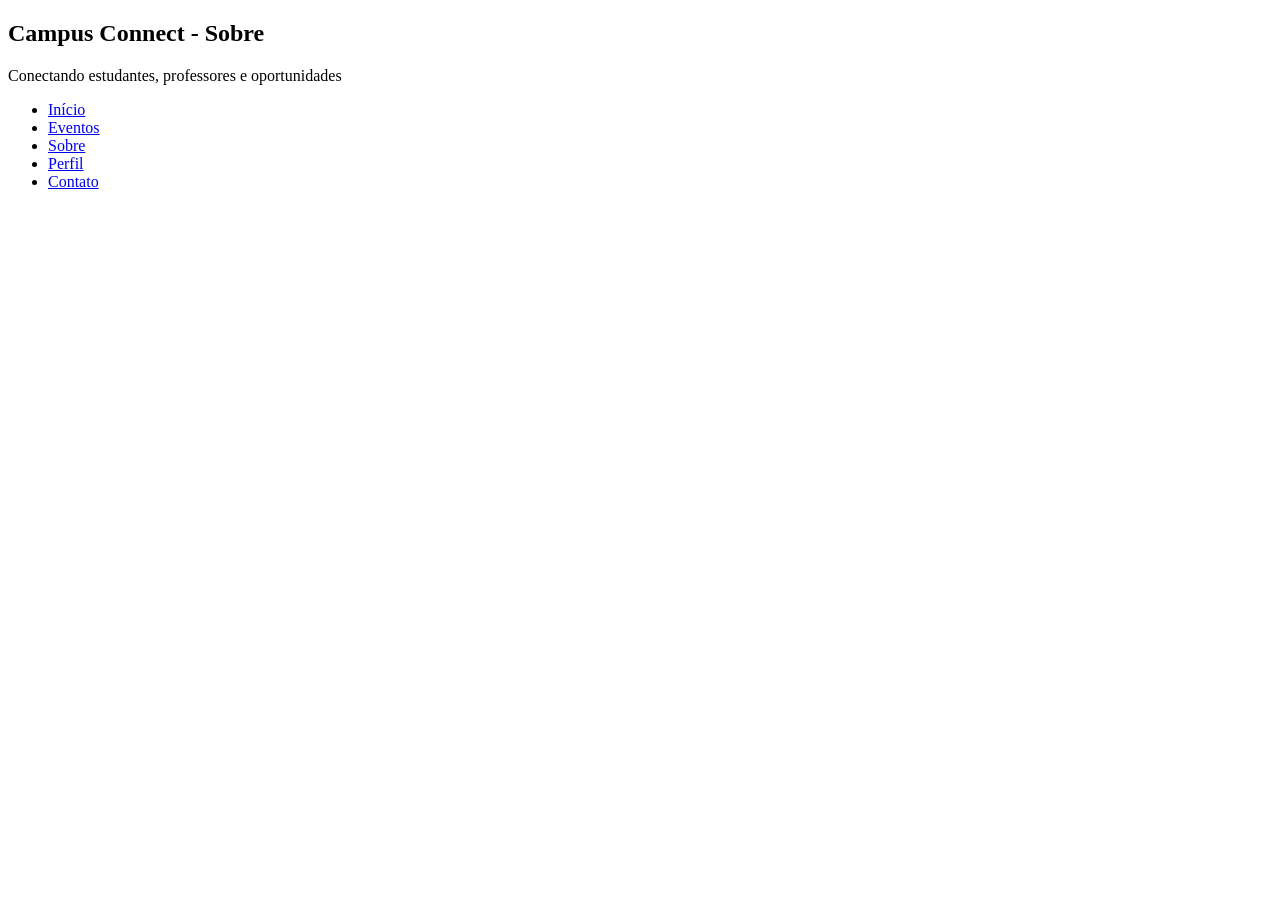
==== pages/about.html @ d47c86f5 "feat: Creation and setup of an HTML, CSS, and vanilla JS page" ====
<!DOCTYPE html>
    <html lang = "pt-BR">

        <head>
            <meta charset="UTF-8">
            <meta name="viewport" content="width=device-width, initial-scale=1.0">
            <title>Campus Connect</title>
        </head>
        <body>
            <header>
                <h2>Campus Connect - Sobre</h2>
                <p>Conectando estudantes, professores e oportunidades</p>
                <ul>
                    <li><a href="../index.html">Início</a></li>
                    <li><a href="events.html">Eventos</a></li>
                    <li><a href="about.html">Sobre</a></li>
                    <li><a href="profile.html">Perfil</a></li>
                    <li><a href="contact.html">Contato</a></li>
                </ul>
            </header>
            
        </body>

    </html>
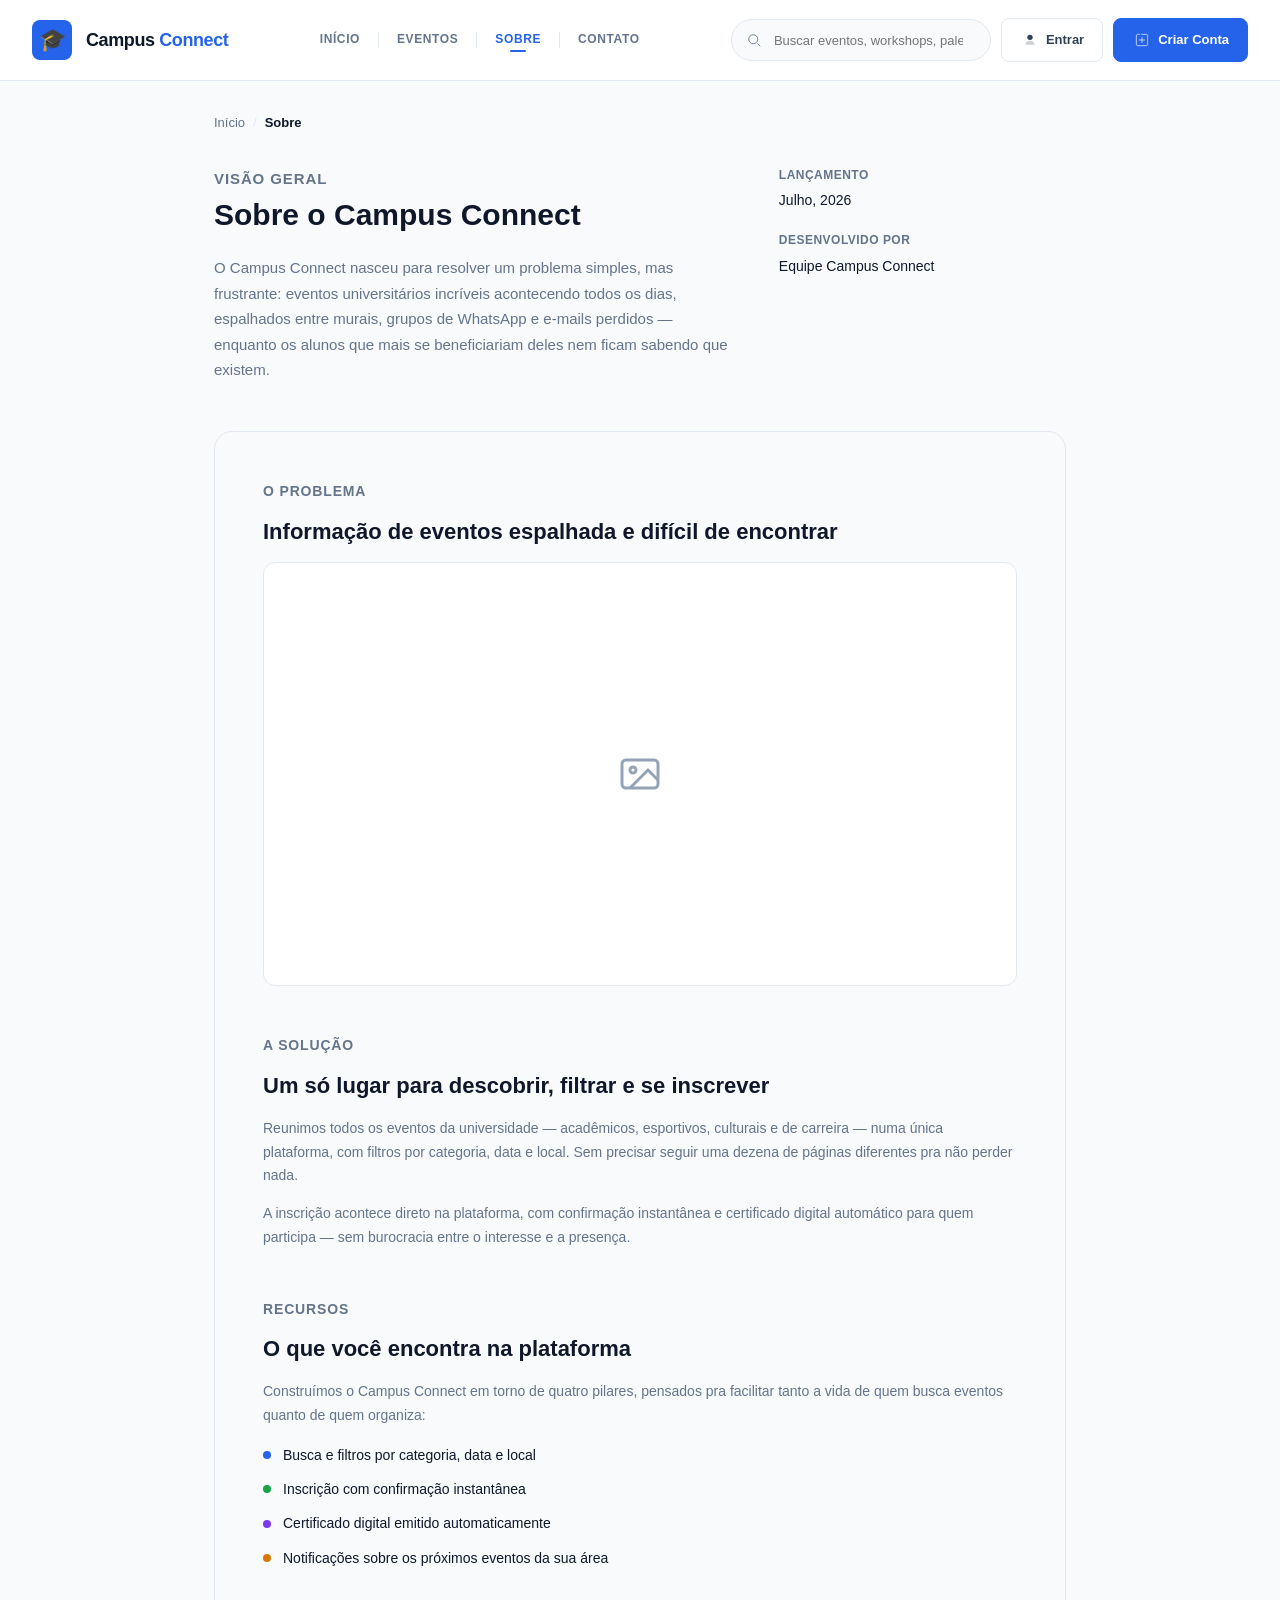
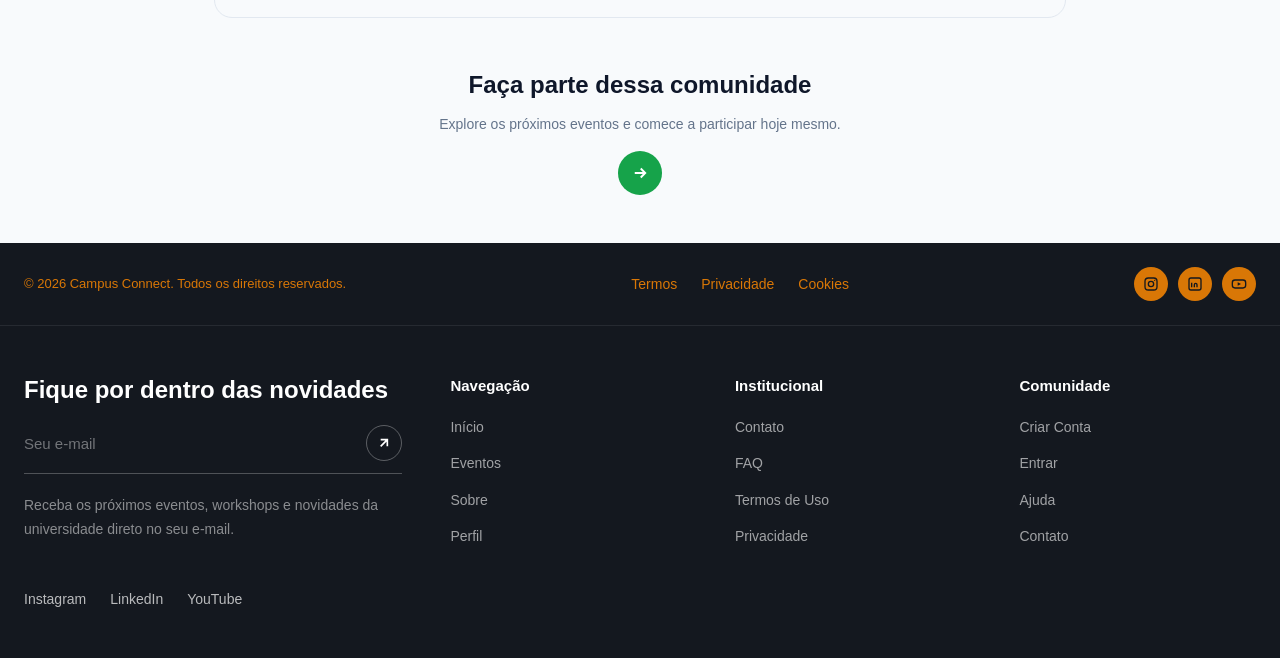
==== commit 44a5158d: "finalizing the Home, Events, About, and Contact pages" ====
--- a/pages/about.html
+++ b/pages/about.html
@@ -1,24 +1,110 @@
 <!DOCTYPE html>
-    <html lang = "pt-BR">
+<html lang="pt-BR">
+<head>
+  <meta charset="UTF-8">
+  <meta name="viewport" content="width=device-width, initial-scale=1.0">
+  <title>Sobre — Campus Connect</title>
+  <link rel="stylesheet" href="../css/style.css">
+  <link rel="stylesheet" href="../css/about-page.css">
+  <link rel="stylesheet" href="../css/components/button.css">
+  <link rel="stylesheet" href="../css/header-user-menu.css">
+</head>
+<body>
 
-        <head>
-            <meta charset="UTF-8">
-            <meta name="viewport" content="width=device-width, initial-scale=1.0">
-            <title>Campus Connect</title>
-        </head>
-        <body>
-            <header>
-                <h2>Campus Connect - Sobre</h2>
-                <p>Conectando estudantes, professores e oportunidades</p>
-                <ul>
-                    <li><a href="../index.html">Início</a></li>
-                    <li><a href="events.html">Eventos</a></li>
-                    <li><a href="about.html">Sobre</a></li>
-                    <li><a href="profile.html">Perfil</a></li>
-                    <li><a href="contact.html">Contato</a></li>
-                </ul>
-            </header>
-            
-        </body>
+  <site-header current="sobre"></site-header>
 
-    </html>+  <main class="about-page">
+    <nav class="breadcrumb" aria-label="Caminho de navegação">
+      <a href="../index.html">Início</a>
+      <span class="breadcrumb-separator">/</span>
+      <span aria-current="page">Sobre</span>
+    </nav>
+
+    <section class="about-overview">
+      <div class="about-overview-left">
+        <p class="section-eyebrow">Visão Geral</p>
+        <h1>Sobre o Campus Connect</h1>
+        <p>
+          O Campus Connect nasceu para resolver um problema simples, mas frustrante: eventos
+          universitários incríveis acontecendo todos os dias, espalhados entre murais, grupos de
+          WhatsApp e e-mails perdidos — enquanto os alunos que mais se beneficiariam deles nem
+          ficam sabendo que existem.
+        </p>
+      </div>
+
+      <div class="about-overview-right">
+        <div class="about-meta-item">
+          <span class="about-meta-label">Lançamento</span>
+          <span class="about-meta-value">Julho, 2026</span>
+        </div>
+        <div class="about-meta-item">
+          <span class="about-meta-label">Desenvolvido por</span>
+          <span class="about-meta-value">Equipe Campus Connect</span>
+        </div>
+      </div>
+    </section>
+
+    <section class="about-narrative">
+      <div class="about-narrative-block">
+        <p class="section-eyebrow">O Problema</p>
+        <h2>Informação de eventos espalhada e difícil de encontrar</h2>
+
+        <div class="about-image-placeholder" aria-hidden="true">
+          <svg viewBox="0 0 24 24" fill="none" stroke="currentColor" stroke-width="1.5">
+            <rect x="3" y="5" width="18" height="14" rx="2"/><circle cx="8.5" cy="10" r="1.5"/><path d="M21 15l-5-5-9 9"/>
+          </svg>
+        </div>
+      </div>
+
+      <div class="about-narrative-block">
+        <p class="section-eyebrow">A Solução</p>
+        <h2>Um só lugar para descobrir, filtrar e se inscrever</h2>
+
+        <p>
+          Reunimos todos os eventos da universidade — acadêmicos, esportivos, culturais e de
+          carreira — numa única plataforma, com filtros por categoria, data e local. Sem precisar
+          seguir uma dezena de páginas diferentes pra não perder nada.
+        </p>
+        <p>
+          A inscrição acontece direto na plataforma, com confirmação instantânea e certificado
+          digital automático para quem participa — sem burocracia entre o interesse e a presença.
+        </p>
+      </div>
+
+      <div class="about-narrative-block">
+        <p class="section-eyebrow">Recursos</p>
+        <h2>O que você encontra na plataforma</h2>
+
+        <p>
+          Construímos o Campus Connect em torno de quatro pilares, pensados pra facilitar tanto a
+          vida de quem busca eventos quanto de quem organiza:
+        </p>
+
+        <ul class="about-features-list">
+          <li><span class="feature-dot dot-blue" aria-hidden="true"></span>Busca e filtros por categoria, data e local</li>
+          <li><span class="feature-dot dot-green" aria-hidden="true"></span>Inscrição com confirmação instantânea</li>
+          <li><span class="feature-dot dot-purple" aria-hidden="true"></span>Certificado digital emitido automaticamente</li>
+          <li><span class="feature-dot dot-amber" aria-hidden="true"></span>Notificações sobre os próximos eventos da sua área</li>
+        </ul>
+      </div>
+    </section>
+
+    <section class="about-closing">
+      <h2>Faça parte dessa comunidade</h2>
+      <p>Explore os próximos eventos e comece a participar hoje mesmo.</p>
+
+      <a href="events.html" class="about-cta-btn" aria-label="Explorar eventos">
+        <svg viewBox="0 0 24 24" fill="none" stroke="currentColor" stroke-width="2.5">
+          <path d="M5 12h14M13 6l6 6-6 6"/>
+        </svg>
+      </a>
+    </section>
+  </main>
+
+  <site-footer></site-footer>
+
+  <script src="../js/auth.js"></script>
+  <script src="../js/components/header-site.js"></script>
+  <script src="../js/components/site-footer.js"></script>
+</body>
+</html>
--- a/css/style.css
+++ b/css/style.css
@@ -0,0 +1,2033 @@
+:root {
+
+    /* ===== Primary ===== */
+
+    --color-primary: #2563eb;
+    --color-primary-hover: #1d4ed8;
+    --color-primary-bg: #eff6ff;
+    
+
+    /* ===== Secondary ===== */
+
+    --color-secondary: #334155;
+    --color-secondary-hover: #1e293b;
+    --color-secondary-bg: #f1f5f9;
+
+    /* ===== Success ===== */
+
+    --color-success: #16a34a;
+    --color-success-bg: #dcfce7;
+
+    /* ===== Amber ===== */
+    --color-amber: #d97706;
+    --color-amber-bg: #fef3c7;
+
+    /* ===== Attention ===== */
+
+    --color-attention: #d97706;
+    --color-attention-bg: #fef3c7;
+
+    /* ===== Danger (para futuras validações) ===== */
+
+    --color-danger: #dc2626;
+    --color-danger-bg: #fee2e2;
+
+    /* ===== Disabled ===== */
+
+    --color-disabled: #94a3b8;
+    --color-disabled-bg: #f1f5f9;
+
+    /* ===== Purple ===== */
+
+    --color-purple: #7c3aed;
+    --color-purple-bg: #ede9fe;
+
+    /* ===== Base ===== */
+
+    --color-bg: #f8fafc;
+    --color-surface: #ffffff;
+
+    --color-border: #e2e8f0;
+
+    --color-text: #0f172a;
+    --color-text-muted: #64748b;
+
+    /* ===== Radius ===== */
+
+    --radius-sm: 8px;
+    --radius-md: 12px;
+    --radius-lg: 18px;
+    --radius-pill: 999px;
+
+    /* ===== Spacing ===== */
+
+    --space-xs: 8px;
+    --space-sm: 12px;
+    --space-md: 20px;
+    --space-lg: 32px;
+    --space-xl: 48px;
+
+    /* ===== Spacing ===== */
+    --btn-height: 42px;
+    --btn-padding-x: 18px;
+
+    /* ===== Spacing ===== */
+    --btn-transition: 
+         background .18s ease,
+         color .18s ease,
+         border-color .18s ease,
+         transform .18s ease,
+         box-shadow .18s ease
+
+}
+
+*, *::before, *::after { box-sizing: border-box; margin: 0; padding: 0; }
+    html  { scroll-behavior: smooth; }
+    body  {
+      font-family: "Poppins", sans-serif;
+      font-size: 1rem;
+      line-height: 1.6;
+      color: var(--color-text);
+      background: var(--color-bg);
+      -webkit-font-smoothing: antialiased;
+    }
+    a   { color: inherit; text-decoration: none; }
+    ul  { list-style: none; }
+    img { display: block; max-width: 100%; }
+    button{
+    font-family: inherit;
+    cursor: pointer;
+    }
+
+    a:focus-visible,
+    button:focus-visible {
+      outline: 2px solid var(--color-primary);
+      outline-offset: 3px;
+      border-radius: var(--radius-sm);
+    }
+
+    input:focus-visible,
+    textarea:focus-visible,
+    select:focus-visible {
+      outline: none;
+}
+    
+
+/*---HEADER---*/
+
+.site-header{
+    display: flex;
+    align-items: center;
+    justify-content: space-between;
+    gap: var(--space-md);
+    padding: 18px 32px;
+    background: var(--color-surface);
+    border-bottom: 1px solid var(--color-border);
+    flex-wrap: wrap;
+    /*testar blur quando a página começar a rolar.*/
+    position: sticky;
+    top: 0;
+    z-index: 100;
+    backdrop-filter: blur(12px);
+    background: rgba(255, 255, 255, .9);
+}
+
+.logo {
+    display: flex;
+    align-items: center;
+    gap: 14px;
+    font-weight: 800;
+    font-size: 18px;
+    letter-spacing: -0.4px;
+    white-space: nowrap;
+    color: var(--color-text);
+}
+
+.logo-icon {
+    width: 40px;
+    height: 40px;
+    border-radius: var(--radius-sm);
+    background: var(--color-primary);
+    display: flex;
+    align-items: center;
+    justify-content: center;
+    color: #fff;;
+    font-size: 22px;
+    flex-shrink: 0;
+}
+
+.logo-highlight{
+    color:var(--color-primary);
+}
+
+.main-nav ul {
+  display: flex;
+  align-items: center;
+  gap: 0;
+  font-size: 12px;
+  text-transform: uppercase;
+  letter-spacing: 0.05em;
+}
+
+.main-nav li {
+  position: relative;
+  display: flex;
+  align-items: center;
+}
+
+/* Separador vertical entre os itens, exceto depois do último */
+.main-nav li:not(:last-child)::after {
+  content: "";
+  width: 1px;
+  height: 16px;
+  background: var(--color-border);
+  margin: 0 16px;
+}
+
+.main-nav a {
+  position: relative;
+  padding: 8px 2px;
+  color: var(--color-text-muted);
+  font-weight: 600;
+  transition: color 200ms ease;
+}
+
+/* Hover: só muda a cor do texto — sem fundo, sem elevação */
+.main-nav a:hover {
+  color: var(--color-text);
+}
+
+/* Item ativo: cor de destaque */
+.main-nav a[aria-current="page"] {
+  color: var(--color-primary);
+  font-weight: 700;
+}
+
+/* Linha pequena abaixo do texto ativo — não ocupa a largura toda */
+.main-nav a[aria-current="page"]::after {
+  content: "";
+  position: absolute;
+  left: 50%;
+  bottom: 6px;
+  transform: translateX(-50%);
+  width: 16px;
+  height: 2px;
+  border-radius: var(--radius-pill);
+  background: var(--color-primary);
+}
+
+.header-actions {
+    display: flex;
+    align-items: center;
+    gap: 10px;
+}
+
+.search-wrapper {
+    position: relative;
+    display: flex;
+    align-items: center;
+}
+
+.search-icon {
+    position: absolute;
+    left: 14px;
+
+    width: 18px;
+    height: 18px;
+
+    color: var(--color-text-muted);
+
+    pointer-events: none;
+}
+
+.search-input {
+    padding: 8px 14px;
+    border: 1px solid var(--color-border);
+    border-radius: var(--radius-pill);
+    font-size: 13px;
+    width: 260px;
+    height: 42px;
+    background: var(--color-bg);
+    color: var(--color-text);
+    transition: width 0.3s ease, border-color 0.3s ease;
+    padding-left: 42px;
+}
+
+.search-input:hover{
+    border-color: #cbd5e1;
+}
+
+.search-input:focus {
+    width: 360px;
+    border-color: var(--color-primary);
+    outline: none;
+}
+
+
+
+/*---Hero---*/
+
+.hero {
+    display: grid;
+    grid-template-columns: 1.1fr 1fr;
+    gap: var(--space-xl);
+    max-width: 1280px;
+    margin: 0 auto;
+    padding: var(--space-xl) 24px;
+    
+    align-items: center;
+}
+
+.hero-badge {
+    display: inline-flex;
+    align-items: center;
+    gap: 6px;
+    background: var(--color-success-bg);
+    color: var(--color-success);
+    font-size: 12px;
+    font-weight: 600;
+    padding: 6px 14px;
+    border-radius: var(--radius-pill);
+    margin-bottom: var(--space-md);
+}
+
+.hero-badge .dot {
+    width: 6px;
+    height: 6px;
+    border-radius: 50%;
+    background: var(--color-success);
+    flex-shrink: 0;
+}
+
+
+.hero h1 {
+    font-size: clamp(32px, 4vw, 44px);
+    line-height: 1.15;
+    margin: 0 0 var(--space-md);
+}
+
+.hero h1 strong {
+    display: inline-block;
+    color: var(--color-primary);
+    min-width: 170px;
+    
+}
+
+#word {
+    display: inline-block;
+    line-height: 1;
+    padding: 4px 14px 6px;
+    border-radius: 8px;
+    transition: background 300ms ease, color 300ms ease;
+}
+
+#word.hide {
+    opacity: 0;
+    transform: translateY(-8px) scale(0.92);
+    filter: blur(3px);
+    transition: opacity 350ms ease, transform 350ms ease, filter 350ms ease;
+}
+
+#word.show {
+    opacity: 1;
+    transform: translateY(0) scale(1);
+    filter: blur(0);
+    animation: word-bounce-in 420ms cubic-bezier(.34,1.56,.64,1);
+}
+
+@keyframes word-bounce-in {
+    0% {
+        opacity: 0;
+        transform: translateY(10px) scale(0.85);
+        filter: blur(3px);
+    }
+
+    100% {
+        opacity: 1;
+        transform: translateY(0) scale(1);
+        filter: blur(0);
+    }
+}
+/* Cores cicladas — mesma paleta principal do site */
+    #word.word-blue   { color: var(--color-primary); background: var(--color-primary-bg); }
+    #word.word-green  { color: var(--color-success); background: var(--color-success-bg); }
+    #word.word-purple { color: var(--color-purple);  background: var(--color-purple-bg); }
+    #word.word-amber  { color: var(--color-amber);   background: var(--color-amber-bg); }
+
+.hero strong span {
+    display: inline-block;
+    transition: opacity .35s ease, transform .35s ease;
+}
+
+.hero strong span.show {
+    opacity: 1;
+    transform: translateY(0);
+}
+
+.hero-subtitle {
+    font-size: 16px;
+    text-align: justify;
+    color: var(--color-text-muted);
+    max-width: 55ch;
+    margin:  0 0 var(--space-lg);
+}
+
+.cta-group {
+    display: flex;
+    align-items: center;
+    gap: var(--space-md);
+    margin-bottom: var(--space-lg);
+    flex-wrap: wrap;
+}
+
+
+.section-header{
+
+    text-align:center;
+
+    max-width:700px;
+
+    margin:0 auto 56px;
+}
+
+.section-tag{
+
+    display:inline-block;
+
+    padding:6px 14px;
+
+    border-radius:999px;
+
+    background:var(--color-purple-bg);
+
+    color:var(--color-purple);
+
+    font-size:13px;
+
+    font-weight:600;
+
+    margin-bottom:14px;
+}
+
+.section-header h2{
+
+    margin:0;
+
+    font-size:36px;
+
+    line-height:1.2;
+}
+
+.section-header p{
+
+    margin-top:16px;
+
+    color:var(--color-text-muted);
+
+    font-size:17px;
+}
+
+/* Illustration column */
+
+.illustration-wrapper{
+    position: relative;
+    display: flex;
+    justify-content: center;
+    align-items: center;
+
+    width: fit-content;
+    margin: 0 auto;
+}
+
+.hero-image {
+    width: 100%;
+    max-width: 410px;
+    height: auto;
+    object-fit: contain;
+    border-radius: 16px;
+    filter: drop-shadow(0 10px 25px rgba(0,0,0,.08));
+}
+
+.event-card-link{
+    display: block;
+    color: inherit;
+    
+    text-decoration: none;
+
+}
+
+.event-card {
+    position: absolute;
+    left: 50%;
+    bottom: 20px;
+    transform: translateX(-50%);
+
+    width: calc(100% + 48px);
+    max-width: 480px;
+    
+
+    display: flex;
+    align-items: center;
+    gap: 12px;
+
+    background: var(--color-surface);
+    border: 1px solid var(--color-border);
+    border-radius: var(--radius-md);
+    padding: 12px 16px;
+
+    box-shadow: 0 10px 25px rgba(0,0,0,.08);
+
+    
+}
+
+.event-card-link:hover .event-card {
+    transform: translateX(-50%) translateY(-4px);
+    border-color: #cbd5e1;
+    box-shadow: 0 18px 35px rgba(15, 23, 42, .12);
+}
+
+.event-card-icon {
+    width: 36px;
+    height: 36px;
+    border-radius: var(--radius-sm);
+    background: var(--color-success-bg);
+    color: var(--color-success);
+    display: flex;
+    align-items: center;
+    justify-content: center;
+    flex-wrap: 0;
+}
+
+
+.event-card-info {
+    flex: 1;
+    min-width: 0;
+}
+
+
+.event-card-info .title {
+    font-size: 13px;
+    font-weight: 600;
+    margin: 0;
+}
+
+.event-card-info .meta {
+    font-size: 12px;
+    color: var(--color-text-muted);
+    margin: 2px 0 0;
+}
+
+.event-card-badge {
+    font-size: 11px;
+    font-weight: 600;
+    color: var(--color-success);
+    background: var(--color-success-bg);
+    padding: 4px 10px;
+    border-radius: var(--radius-pill);
+    white-space: nowrap;
+}
+
+/* ---------- Faixa de Estatísticas (Benefícios de participar do evento) ---------- */
+  .hero-highlights {
+    margin-top: var(--space-lg);
+  }
+ 
+  .stats-bar {
+    height: 160px;
+
+    background: var(--color-surface);
+    border: 1px solid var(--color-border);
+    border-radius: var(--radius-md);
+    box-shadow: 0 1px 3px rgba(0, 0, 0, 0.08);
+
+    padding: var(--space-lg) var(--space-lg);
+
+    position: relative;
+    overflow: hidden;
+
+    display: flex;
+    flex-direction: column;
+    justify-content: center;
+  }
+ 
+  .stats-bar::before {
+    content: "";
+    position: absolute;
+    top: 0;
+    left: 0;
+    right: 0;
+    height: 4px;
+    background: linear-gradient(90deg, 
+    var(--color-primary) 0%,
+    var(--color-success) 33%,
+    var(--color-purple) 66%,
+    var(--color-amber) 100%);
+  }
+  .hero-highlights-title {
+    display: inline-block;
+    font-size: 20px;
+    font-weight: 800;
+    margin: 0 0 var(--space-md);
+    position: relative;
+  }
+ 
+  .hero-highlights-title span {
+    position: relative;
+  }
+ 
+  .hero-highlights-title span::after {
+    content: "";
+    position: absolute;
+    left: -4px;
+    right: -4px;
+    bottom: 2px;
+    height: 10px;
+    background: var(--color-amber-bg);
+    z-index: -1;
+  }
+ 
+  .stats-bar-grid {
+    display: grid;
+    grid-template-columns: repeat(4, 1fr);
+    align-items: center;
+    flex: 1;
+  }
+ 
+  .stats-bar-item {
+    display: flex;
+    align-items: center;
+    gap: 14px;
+    padding:12px 20px;
+    border-left: 1px solid var(--color-border);
+    
+    transition: background 200ms ease, transform 200ms ease;
+
+    cursor: pointer;
+    
+  }
+
+  .stats-bar-item:hover {
+    transform: translateY(-2px);
+  }
+ 
+  .stats-bar-item:first-child {
+    border-left: none;
+    padding-left: 0;
+  }
+
+ 
+  .stats-bar-icon {
+    width: 48px;
+    height: 48px;
+    box-shadow: 0 2px 6px rgba(0, 0, 0, 0.08);
+    display: flex;
+    align-items: center;
+    justify-content: center;
+    flex-shrink: 0;
+  }
+ 
+  .stats-bar-icon svg {
+    width: 20px;
+    height: 20px;
+  }
+ 
+  .stats-bar-icon.icon-blue { background: var(--color-primary-bg); color: var(--color-primary); }
+  .stats-bar-icon.icon-green { background: var(--color-success-bg); color: var(--color-success); }
+  .stats-bar-icon.icon-purple { background: var(--color-purple-bg); color: var(--color-purple); }
+  .stats-bar-icon.icon-amber { background: var(--color-amber-bg); color: var(--color-amber); }
+ 
+  .stats-bar-number {
+    font-size: 22px;
+    font-weight: 700;
+    margin: 0;
+    line-height: 1.2;
+  }
+ 
+  .stats-bar-label {
+    font-size: 13px;
+    color: var(--color-text-muted);
+    margin: 2px 0 0;
+  }
+
+.diagonal-section {
+  position: relative;
+  width: 100%;
+  background: var(--color-bg); /* cor que aparece no triângulo cinza do canto */
+  overflow: hidden;
+  isolation: isolate;
+  padding: 50px 0 70px;
+  margin: 0;
+  
+}
+
+.diagonal-section::before {
+  content: "";
+  position: absolute;
+  inset: 0;
+  background: var(--color-primary-bg);
+  clip-path: polygon(0 20%, 100% 0%, 100% 100%, 0% 100%);
+  z-index: -1;
+}
+
+.featured-section {
+  max-width: 1280px;
+  margin: 0 auto;
+  padding: 15px 24px 32px;
+  position: relative;
+  z-index: 1;
+}
+ 
+.featured-header {
+  text-align: center;
+  margin-bottom: var(--space-lg);
+}
+ 
+.featured-header h2 {
+  display: inline-block;
+  font-size: 30px;
+  font-weight: 800;
+  margin: 0 0 10px;
+  position: relative;
+  
+}
+ 
+.featured-header h2 span {
+  position: relative;
+  z-index: 1;
+}
+ 
+.featured-header h2 span::after {
+  content: "";
+  position: absolute;
+  left: -4px;
+  right: -4px;
+  bottom: 2px;
+  height: 12px;
+  background: var(--color-amber-bg);
+  z-index: -1;
+}
+ 
+.featured-header p {
+  font-size: 16px;
+  color: var(--color-text-muted);
+  margin: 0;
+}
+ 
+.featured-header p strong {
+  color: var(--color-success);
+  font-weight: 700;
+}
+ 
+.featured-carousel-wrapper {
+  position: relative;
+}
+ 
+.featured-track {
+  display: flex;
+  align-items: stretch; /* garante que os dois cards visíveis tenham sempre a mesma altura, mesmo com conteúdo diferente acima do botão */
+  gap: 20px;
+  overflow-x: auto;
+  scroll-snap-type: x mandatory;
+  scroll-behavior: smooth;
+  padding-bottom: 4px;
+  /* esconder a barra de rolagem visualmente, mantendo a rolagem funcional */
+  scrollbar-width: none;
+}
+ 
+.featured-track::-webkit-scrollbar {
+  display: none;
+}
+
+.featured-card-link{
+    display: block;
+    scroll-snap-align: start;
+    flex: 0 0 calc((100% - 20px) / 2);
+    color:inherit;
+    text-decoration:none;
+}
+
+ 
+.featured-card {
+  min-width: 360px;
+  position: relative;
+  overflow: visible;
+ 
+  background: var(--color-surface);
+  border: 1px solid var(--color-border);
+  border-radius: var(--radius-md);
+
+  padding: 20px;
+
+  box-shadow: 0 1px 3px rgba(0, 0, 0, 0.08);
+
+  display: flex;
+  flex-direction: column;
+
+   transition:
+        transform .25s ease,
+        box-shadow .25s ease,
+        border-color .25s ease;
+    cursor: pointer;
+}
+
+.featured-card:hover {
+    transform: translateY(-4px);
+    
+}
+
+.featured-top-row {
+  display: flex;
+  align-items: center;
+  gap: 22px;
+
+  
+  padding-left: 60px;
+  margin-bottom: 14px;
+}
+ 
+.featured-rank {
+  position: absolute;
+  top: 0;
+  left: 24px;
+  
+
+  background: var(--color-amber);
+  color: #fff;
+  font-size: 14px;
+  font-weight: 700;
+  padding: 12px 16px 8px;
+  border-radius: 0 0 10px 10px;
+
+}
+ 
+.featured-social {
+  display: flex;
+  align-items: center;
+  gap: 8px;
+  font-size: 14px;
+  color: var(--color-amber);
+  white-space: nowrap;
+  overflow: hidden;
+  text-overflow: ellipsis;
+}
+ 
+.featured-social svg {
+  width: 15px;
+  height: 15px;
+  color: var(--color-amber);
+}
+
+.featured-body{
+    display: flex;
+    justify-content: space-between;
+    gap: 22px;
+    align-items: flex-start;
+}
+
+.featured-content-left{
+    flex: 1;
+    min-width: 0;
+    display: flex;
+    flex-direction: column;
+    gap: 8px;
+}
+
+.featured-category {
+  font-size: 10px;
+  color: var(--color-text-muted);
+  font-weight: 600;
+  margin-bottom: 4px;
+  letter-spacing: .3px;
+  text-transform: uppercase;
+}
+ 
+.featured-title {
+  font-size: 17px;
+  font-weight: 800;
+  color: var(--color-text);
+  line-height: 1.3;
+  
+  margin: 0 0 2px;
+}
+ 
+.featured-rating {
+  display: flex;
+  align-items: center;
+  gap: 6px;
+  font-size: 12px;
+  color: var(--color-text-muted);
+  margin-bottom: 4px;
+}
+ 
+.featured-rating .stars {
+  display: flex;
+  gap: 1px;
+  color: var(--color-amber);
+}
+ 
+.featured-rating .stars svg {
+  width: 13px;
+  height: 13px;
+  fill: currentColor;
+}
+ 
+.featured-tag {
+  display: inline-flex;
+  align-self: flex-start;
+
+  background: var(--color-amber-bg);
+  color: var(--color-amber);
+  font-size: 12px;
+  font-weight: 600;
+
+  padding: 6px 14px;
+  border-radius: var(--radius-sm);
+}
+
+.featured-description {
+    font-size: 13px;
+    color: var(--color-text-muted);
+    line-height: 1.6;
+    margin: 6px 0;
+    text-align: justify;
+    
+}
+
+.featured-bottom{
+    display: flex;
+    justify-content: space-between;
+    align-items: flex-start;
+    
+}
+
+.featured-meta {
+    display: grid;
+    grid-template-columns: repeat(3, 1fr);
+    
+
+    margin-top: 10px;
+    
+    border: 1px solid var(--color-border);
+    border-radius: 10px;
+    overflow: hidden;
+    background: #fafbfd;
+
+    text-align: center;
+}
+
+.featured-meta-row {
+  flex: 1;
+  display: flex;
+  align-items: center;
+  justify-content: center;
+  text-align: center;
+  gap: 8px; 
+  padding: 12px 16px;
+  font-size: 12px;
+  color: var(--color-text-muted);
+  margin-bottom: 3px;
+  
+}
+
+.featured-meta-row:not(:last-child){
+    border-right: 1px solid var(--color-border);
+}
+
+.featured-meta-row svg {
+  width: 15px;
+  height: 15px;
+  flex-shrink: 0;
+  color: var(--color-text-muted);
+}
+
+.featured-content-right{
+
+    width: 340px;
+
+    flex-shrink:0;
+
+    display:flex;
+
+    flex-direction:column;
+
+    align-items:center;
+
+    justify-content: flex-start;
+
+    gap:12px;
+    padding-top: 10px;
+
+}
+
+.featured-image-wrapper {
+
+  width: 100%;
+  overflow: hidden;
+  border-radius: 12px;
+  
+}
+
+.featured-image {
+  width: 340px;
+  height: 130px;
+  object-fit:cover;
+  border-radius:12px;
+  transition: transform .35s ease;
+}
+
+.featured-card:hover .featured-image{
+    transform:scale(1.03);
+}
+ 
+.featured-footer {
+  width: 100%;
+  margin: 6px 0;
+  display: flex;
+  justify-content: flex-end;
+  align-items: center;
+}
+ 
+ 
+.carousel-arrow {
+  position: absolute;
+  top: 50%;
+  
+  width: 40px;
+  height: 40px;
+  border-radius: 50%;
+  background: var(--color-success);
+  color: #fff;
+  border: none;
+  display: flex;
+  align-items: center;
+  justify-content: center;
+  cursor: pointer;
+  box-shadow: 0 4px 10px rgba(0, 0, 0, 0.15);
+  z-index: 2;
+  transition: background 150ms ease;
+}
+ 
+.carousel-arrow:hover {
+  background: #15803d;
+}
+ 
+.carousel-arrow svg{
+    width:22px;
+    height:22px;
+}
+
+.carousel-arrow svg path{
+    stroke:currentColor;
+    fill:none;
+}
+ 
+.carousel-arrow.prev { 
+  left: -20px; 
+  transform: translateY(-50%) scaleX(-1);
+}
+.carousel-arrow.next { 
+  right: -20px; 
+  transform: translateY(-50%);
+}
+ 
+.carousel-dots {
+  display: flex;
+  justify-content: center;
+  gap: 8px;
+  margin-top: var(--space-md);
+}
+ 
+.carousel-dot {
+  width: 10px;
+  height: 10px;
+  border-radius: 50%;
+  background: var(--color-border);
+  border: none;
+  padding: 0;
+  cursor: pointer;
+  transition: all 150ms ease;
+}
+ 
+.carousel-dot.active {
+  width: 24px;
+  height: 10px;
+  border-radius: 6px;
+  background: var(--color-text);
+}
+
+/*Seção Últimas Notícias*/
+
+.news-section {
+  max-width: 1280px;
+  margin: 32px auto 0;
+  padding: 0 24px var(--space-xl);
+}
+
+.news-header{
+  display: flex;
+  align-items: baseline;
+  justify-content: space-between;
+  gap: var(--space-md);
+  flex-wrap: wrap;
+  margin-bottom: var(--space-lg);
+}
+
+.news-header h2 {
+  display: inline-block;
+  font-size: 28px;
+  font-weight: 800;
+  margin: 0 0 6px;
+  position: relative;
+}
+
+.news-header h2 span {
+  position: relative;
+}
+
+.news-header h2 span::after {
+    content: "";
+    position: absolute;
+    left: -4px;
+    right: -4px;
+    bottom: 2px;
+    height: 10px;
+    background: var(--color-amber-bg);
+    z-index: -1;
+  }
+
+  .news-header p {
+    font-size: 15px;
+    color: var(--color-text-muted);
+    margin: 0;
+  }
+
+  .news-view-all {
+    font-size: 14px;
+    font-weight: 600;
+    color: var(--color-primary);
+    white-space: nowrap;
+  }
+
+  .news-layout {
+    display: grid;
+    grid-template-columns: 1.5fr 1fr;
+    gap: 24px;
+    align-items: stretch;
+  }
+/*Card em destaque*/
+  .news-body {
+    display: grid;
+    grid-template-columns: 1.6fr 1fr;
+    gap: 1.25rem;
+    align-items: start;
+  }
+
+  .news-card {
+    background: var(--color-surface);
+    border: 1px solid var(--color-border);
+    border-radius: var(--radius-lg);
+    box-shadow: 0 1px 3px rgba(0, 0, 0, 0.08);
+    overflow: hidden;
+    transition: box-shadow 150ms ease, transform 150ms ease;
+  }
+
+  .news-card:hover {
+    transform: translateY(-2px);
+  }
+
+  .cat-badge{
+    display: inline-block;
+    padding: 0.18rem 0.6rem;
+    border-radius: var(--radius-lg);
+    font-size: .68rem;
+    font-weight: 700;
+    text-transform: uppercase;
+    letter-spacing: 0.05rem;
+  }
+
+  .cat-blue   { background: var(--color-primary-bg); color: var(--color-primary); }
+  .cat-green  { background: var(--color-success-bg); color: var(--color-success); }
+  .cat-purple { background: var(--color-purple-bg);  color: var(--color-purple);  }
+  .cat-amber  { background: var(--color-amber-bg);   color: var(--color-amber);   }
+
+.news-date {
+  font-size: 0.75rem;
+  color: var(--color-text-muted);
+  font-weight: 500;
+  display: flex;
+  align-items: center;
+  gap: 4px;
+}
+
+.news-featured{
+  display: flex;
+  flex-direction: column;
+  
+}
+
+.featured-media {
+  position: relative;
+  width: 100%;
+  height: 280px;
+  overflow: hidden;
+  background: var(--color-bg);
+  flex-shrink: 0;
+}
+
+.featured-media img{
+    width:100%;
+    height:100%;
+    object-fit:cover;
+
+    transition:transform .35s ease;
+}
+
+.news-featured:hover .featured-media img{
+    transform:scale(1.03);
+}
+
+.featured-media-bg {
+  position: absolute;
+  inset: 0;
+  display: flex;
+  align-items: center;
+  justify-content: center;
+  background: #dbeafe;
+}
+
+.featured-media-bg img {
+ width:100%;
+  height:100%;
+  object-fit:cover;
+  display:block;
+}
+
+.featured-media-bg.green  { background: #dcfce7; }
+.featured-media-bg.purple { background: #ede9fe; }
+.featured-media-bg.amber  { background: #fef3c7; }
+
+.media-icon {
+  opacity: .38;
+}
+
+.featured-media .cat-badge {
+  position: absolute;
+  top: 0.75rem;
+  left: 0.75rem;
+  backdrop-filter: blur(4px);
+  -webkit-backdrop-filter: blur(4px);
+}
+
+.featured-body-news {
+  padding: 1.5rem;
+  display: flex;
+  flex-direction: column;
+  gap: 0.75rem;
+}
+
+.featured-meta-news {
+  display: flex;
+  align-items: center;
+  gap: 0.75rem;
+}
+
+.read-more {
+  margin-top: 12px;
+  align-self: flex-end;
+
+  display: inline-flex;
+  align-items: center;
+  gap: 0.2rem;
+
+  font-size: 0.8125rem;
+  font-weight: 600;
+  color: var(--color-primary);
+  transition: gap 150ms;
+  
+}
+
+.read-more:hover { 
+  gap: 0.4rem;
+  transform: translateX(3px);
+}
+
+.news-secondary-list {
+  position: relative;
+
+  height: 600px;
+  overflow-y: auto;
+  overflow-x: hidden;
+
+  scrollbar-gutter: stable;
+
+  display: flex;
+  flex-direction: column;
+  gap: 16px;
+  padding-right: 8px;
+
+  scrollbar-width: none;
+  transition: all .25s ease;
+}
+
+.news-secondary-list:hover{
+    scrollbar-width:thin;
+    scrollbar-color:#3b424d transparent;
+}
+
+.news-secondary-list:hover::-webkit-scrollbar-thumb{
+    background:#3b424d;
+}
+
+.news-secondary-list:hover::-webkit-scrollbar-track{
+    background:#f4f6fb;
+}
+
+.news-secondary-list::before{
+    content:"";
+
+    position: sticky;
+    top:0;
+
+    display:block;
+
+    width:100%;
+    height:28px;
+
+    background:linear-gradient(
+        to bottom,
+        #f8fafc 0%,
+        rgba(248,250,252,.9) 35%,
+        rgba(248,250,252,0) 100%
+    );
+
+    z-index:20;
+
+    pointer-events:none;
+}
+
+.news-secondary-list::after{
+    content:"";
+
+    position: sticky;
+    bottom:0;
+
+    display:block;
+
+    width:100%;
+    height:32px;
+
+    margin-top:-32px;
+
+    background:linear-gradient(
+        to top,
+        #f8fafc 0%,
+        rgba(248,250,252,.9) 35%,
+        rgba(248,250,252,0) 100%
+    );
+
+    z-index:20;
+
+    pointer-events:none;
+}
+
+.news-secondary-item {
+  display: flex;
+  gap: 14px;
+  background: var(--color-surface);
+  border: 1px solid var(--color-border);
+  border-radius: var(--radius-md);
+  padding: 14px;
+  box-shadow: 0 1px 3px rgba(0, 0, 0, 0.08);
+  transition: box-shadow 150ms ease, transform 150ms ease;
+  flex: 1;
+}
+
+.news-secondary-item::-webkit-scrollbar{
+  width: 8px;
+}
+
+.news-secondary-list::-webkit-scrollbar-thumb{
+    background:#3d434c;
+    border-radius:999px;
+    border: 2px solid transparent;
+    background-clip: padding-box;
+}
+
+.news-secondary-list::-webkit-scrollbar-thumb:hover{
+    background:#2d323a;
+}
+
+.news-secondary-list::-webkit-scrollbar-thumb{
+    background:transparent;
+    border-radius:999px;
+
+    transition:background .25s ease;
+}
+
+
+.news-secondary-image {
+  width: 110px;
+  height: 110px;
+  border-radius: var(--radius-sm);
+  background: #e2e8f0;
+  display: flex;
+  align-items: center;
+  justify-content: center;
+  color: #94a3b8;
+  flex-shrink: 0;
+}
+
+.news-secondary-image img {
+  width: 100%;
+  height: 100%;
+  object-fit: cover;
+  display: block;
+  border-radius: var(--radius-sm);
+}
+
+.news-secondary-body {
+    flex:1;
+
+    display:flex;
+    flex-direction:column;
+    justify-content:center;
+
+    gap:8px;
+  }
+
+  .news-secondary-meta{
+    display:flex;
+    align-items:center;
+    gap:10px;
+}
+ 
+  .news-secondary-title {
+    font-size: 14px;
+    font-weight: 700;
+    line-height: 1.35;
+    
+    margin: 0;
+    display: -webkit-box;
+    -webkit-line-clamp: 2;
+    -webkit-box-orient: vertical;
+    overflow: hidden;
+  }
+
+
+  /*EVENTOS */
+
+.events-section {
+  max-width: 1280px;
+  margin: 0 auto;
+  padding: var(--space-xl) 24px;
+  position: relative;
+  z-index: 1;
+}
+
+.events-header {
+  display: flex;
+  align-items: baseline;
+  justify-content: space-between;
+  gap: var(--space-md);
+  flex-wrap: wrap;
+  margin-bottom: var(--space-md);
+}
+
+.events-header h2 {
+  display: inline-block;
+  font-size: 28px;
+  font-weight: 800;
+  margin: 0 0 10px;
+  position: relative;
+}
+
+.events-header h2 span {
+  position: relative;
+}
+
+.events-header h2 span::after {
+  content: "";
+  position: absolute;
+  left: -4px;
+  right: -4px;
+  bottom: 2px;
+  height: 12px;
+  background: var(--color-amber-bg);
+  z-index: -1;
+}
+
+.events-subtitle {
+  font-size: 16px;
+  color: var(--color-text-muted);
+  margin: 0;
+}
+
+.events-view-all {
+  font-size: 14px;
+  font-weight: 600;
+  color: var(--color-primary);
+  white-space: nowrap;
+}
+
+.events-view-all:hover { 
+  gap: 0.4rem;
+  transform: translateX(3px);
+}
+
+.pill-group {
+  display: flex;
+  align-items: flex-start;
+  gap: 14px;
+  flex-wrap: wrap;
+  padding-bottom: 10px; /* espaço para a barrinha indicadora não cortar */
+}
+
+.course-pill {
+  position: relative;
+  display: inline-flex;
+  align-items: center;
+  gap: 6px;
+
+  background: var(--color-surface);
+  color: var(--color-text-muted);
+
+  padding: 12px 20px;
+  border: none;
+  border-radius: 10px;
+
+  font-size: 12px;
+  font-weight: 500;
+
+  box-shadow: 0 2px 8px rgba(15, 23, 42, 0.06);
+  cursor: pointer;
+  user-select: none;
+  transition: background 150ms ease, color 150ms ease, box-shadow 150ms ease, transform 150ms ease;
+}
+
+.course-pill svg {
+  width: 14px;
+  height: 14px;
+  flex-shrink: 0;
+  opacity: 0.7;
+  transition: opacity 150ms ease;
+}
+
+.course-pill:hover {
+  color: var(--color-text);
+  box-shadow: 0 4px 12px rgba(15, 23, 42, 0.1);
+  transform: translateY(-1px);
+}
+
+.course-pill:hover svg {
+  opacity: 1;
+}
+
+/* Barrinha indicadora, escondida por padrão */
+.course-pill::after {
+  content: "";
+  position: absolute;
+  left: 50%;
+  bottom: -10px;
+  transform: translateX(-50%);
+  width: 0;
+  height: 4px;
+  border-radius: var(--radius-pill);
+  background: var(--color-primary);
+  transition: width 200ms ease;
+}
+
+/* Estado ativo — preenchimento em gradiente + barra visível */
+.course-pill.active {
+  background: linear-gradient(135deg, var(--color-primary), var(--color-primary-hover));
+  color: #fff;
+  font-weight: 700;
+  box-shadow: 0 6px 16px rgba(37, 99, 235, 0.3);
+}
+
+.course-pill.active svg {
+  opacity: 1;
+}
+
+.course-pill.active::after {
+  width: 55%;
+}
+
+.events-content {
+  min-height: 720px;
+  margin-top: 32px;
+  position: relative;
+}
+
+.events-grid {
+  width: 100%;
+  display: grid;
+  grid-template-columns: repeat(3, 1fr);
+  gap: 24px;
+}
+
+.event-item-card {
+  background: var(--color-surface);
+  border: 1px solid var(--color-border);
+  border-radius: var(--radius-md);
+
+  overflow: hidden;
+
+  box-shadow: 0 1px 3px rgba(0, 0, 0, 0.08);
+  transition: transform 150ms ease, transform 150ms ease;
+  display: flex;
+  flex-direction: column;
+}
+
+.event-item-card:hover {
+  box-shadow: 0 8px 20px rgba(0, 0, 0, 0.1);
+  transform: translateY(-2px);
+}
+
+.event-item-image {
+  position: relative;
+  aspect-ratio: 16/9;
+  background: #e2e8f0;
+  display: flex;
+  align-items: center;
+  justify-content: center;
+  color: #94a3b8;
+}
+
+.event-item-badge {
+  position: absolute;
+  top: 12px;
+  left: 12px;
+  font-size: 11px;
+  font-weight: 600;
+  padding: 4px 10px;
+  border-radius: var(--radius-pill);
+}
+
+.event-item-body {
+  padding: var(--space-md);
+  display: flex;
+  flex-direction: column;
+  gap: 8px;
+  flex: 1;
+}
+
+.event-item-title {
+  font-size: 16px;
+  font-weight: 700;
+  margin: 0;
+  white-space: nowrap;
+  overflow: hidden;
+  text-overflow: ellipsis;
+}
+
+.event-item-meta {
+  display: flex;
+  align-items: center;
+  gap: 14px;
+  font-size: 13px;
+  color: var(--color-text-muted);
+}
+
+.event-item-meta span {
+  display: inline-flex;
+  align-items: center;
+  gap: 4px;
+}
+.event-item-meta svg {
+  width: 14px;
+  height: 14px;
+  flex-shrink: 0;
+}
+
+.event-item-desc {
+  font-size: 13px;
+  color: var(--color-text-muted);
+  margin: 0;
+  display: -webkit-box;
+  -webkit-line-clamp: 2;
+  -webkit-box-orient: vertical;
+  overflow: hidden;
+}
+
+.event-item-footer {
+  margin-top: auto;
+  padding-top: 8px;
+}
+
+
+.event-item-card:hover .btn-details svg {
+  transform: translateX(3px);
+}
+
+.events-empty{
+  display:none;
+  flex-direction: column;
+
+  width:100%;
+  height:100%;
+
+  position:absolute;
+  inset:0;
+
+  justify-content:flex-start;
+  align-items:center;
+
+  padding-top: 100px;
+}
+
+.events-empty img{
+   width: 520px;
+  max-width: 100%;
+  height: auto;
+  margin-bottom: 8px;
+}
+
+.badge-tecnologia { background: #dbeafe; color: var(--color-primary); }
+.badge-pesquisa { background: var(--color-success-bg); color: var(--color-success); }
+.badge-design { background: var(--color-purple-bg); color: var(--color-purple); }
+.badge-carreira { background: var(--color-amber-bg); color: var(--color-amber); }
+
+
+.faq-section {
+  max-width: 900px;
+  margin: 0 auto;
+  padding: var(--space-xl) 24px;
+}
+
+.faq-header {
+  text-align: center;
+  margin-bottom: var(--space-lg);
+}
+
+.faq-header h2 {
+  display: inline-block;
+  font-size: 28px;
+  font-weight: 800;
+  margin: 0 0 8px;
+  position: relative;
+}
+
+.faq-header h2 span {
+  position: relative;
+}
+
+.faq-header h2 span::after {
+  content: "";
+  position: absolute;
+  left: -4px;
+  right: -4px;
+  bottom: 2px;
+  height: 10px;
+  background: var(--color-amber-bg);
+  z-index: -1;
+}
+
+.faq-header p {
+  color: var(--color-text-muted);
+  font-size: 15px;
+  margin: 0;
+}
+
+.faq-list {
+  display: flex;
+  flex-direction: column;
+}
+
+.faq-item {
+  border-bottom: 1px solid var(--color-border);
+}
+
+.faq-item:last-child {
+  border-bottom: none;
+}
+
+.faq-item.active {
+  border-bottom: none;
+}
+
+.faq-question-row {
+  width: 100%;
+  display: flex;
+  align-items: center;
+  gap: 20px;
+
+  background: none;
+  border: none;
+  padding: 20px 16px;
+  text-align: left;
+
+  border-radius: var(--radius-md);
+  transition: background 200ms ease;
+}
+
+.faq-item.active .faq-question-row {
+  background: var(--color-purple-bg);
+  border-radius: var(--radius-md) var(--radius-md) 0 0;
+}
+
+.faq-number {
+  font-size: 22px;
+  font-weight: 800;
+  color: var(--color-border);
+  flex-shrink: 0;
+  min-width: 36px;
+}
+
+.faq-item.active .faq-number {
+  color: var(--color-purple);
+  opacity: 0.5;
+}
+
+.faq-question-text {
+  flex: 1;
+  font-size: 16px;
+  font-weight: 700;
+  color: var(--color-text);
+}
+
+.faq-toggle {
+  flex-shrink: 0;
+  width: 32px;
+  height: 32px;
+  border-radius: 50%;
+  display: flex;
+  align-items: center;
+  justify-content: center;
+
+  border: 1.5px solid var(--color-border);
+  color: var(--color-text-muted);
+  transition: background 200ms ease, border-color 200ms ease, color 200ms ease;
+}
+
+.faq-toggle svg {
+  width: 14px;
+  height: 14px;
+}
+
+.faq-toggle .icon-close { display: none; }
+.faq-toggle .icon-open  { display: block; }
+
+.faq-item.active .faq-toggle {
+  background: var(--color-text);
+  border-color: var(--color-text);
+  color: #fff;
+}
+
+.faq-item.active .faq-toggle .icon-close { display: block; }
+.faq-item.active .faq-toggle .icon-open  { display: none; }
+
+.faq-answer {
+  max-height: 0;
+  overflow: hidden;
+  transition: max-height 250ms ease;
+  background: var(--color-purple-bg);
+  border-radius: 0 0 var(--radius-md) var(--radius-md);
+}
+
+.faq-answer-text {
+  padding: 0 16px 20px 76px; /* alinha com o texto da pergunta, não com o número */
+  font-size: 14px;
+  color: var(--color-text-muted);
+  line-height: 1.6;
+  margin: 0;
+}
+
+/*
+  Footer — depende das variáveis do design system global (:root):
+  --color-amber, --color-amber-bg, --color-text, --color-surface,
+  --radius-sm, --radius-md, --space-md/lg/xl
+*/
+
+.site-footer {
+  background: #14181f; /* tom escuro neutro, próximo ao da referência */
+  color: #cbd5e1;
+}
+
+/* ---------- Barra superior ---------- */
+.footer-topbar {
+  max-width: 1280px;
+  margin: 0 auto;
+  padding: 24px 24px;
+  border-bottom: 1px solid rgba(255, 255, 255, 0.08);
+
+  display: flex;
+  align-items: center;
+  justify-content: space-between;
+  gap: var(--space-md);
+  flex-wrap: wrap;
+}
+
+.footer-copyright {
+  font-size: 13px;
+  color: var(--color-amber);
+  white-space: nowrap;
+}
+
+.footer-legal-links {
+  display: flex;
+  gap: 24px;
+}
+
+.footer-legal-links a {
+  font-size: 14px;
+  color: var(--color-amber);
+  transition: opacity 150ms ease;
+}
+
+.footer-legal-links a:hover {
+  opacity: 0.75;
+}
+
+.footer-social-icons {
+  display: flex;
+  gap: 10px;
+}
+
+.footer-social-circle {
+  width: 34px;
+  height: 34px;
+  border-radius: 50%;
+  background: var(--color-amber);
+  color: #14181f;
+  display: flex;
+  align-items: center;
+  justify-content: center;
+  transition: background 150ms ease, transform 150ms ease;
+}
+
+.footer-social-circle svg {
+  width: 16px;
+  height: 16px;
+}
+
+.footer-social-circle:hover {
+  background: #fbbf24;
+  transform: translateY(-2px);
+}
+
+/* ---------- Bloco principal ---------- */
+.footer-main {
+  max-width: 1280px;
+  margin: 0 auto;
+  padding: var(--space-xl) 24px;
+
+  display: grid;
+  grid-template-columns: 1.6fr 1fr 1fr 1fr;
+  gap: var(--space-xl);
+}
+
+.footer-newsletter-title {
+  color: #fff;
+  font-size: 24px;
+  font-weight: 700;
+  margin: 0 0 20px;
+  line-height: 1.3;
+}
+
+.footer-newsletter-form {
+  display: flex;
+  align-items: center;
+  gap: 12px;
+  border-bottom: 1px solid rgba(255, 255, 255, 0.25);
+  padding-bottom: 12px;
+  margin-bottom: 20px;
+}
+
+.footer-newsletter-input {
+  flex: 1;
+  background: none;
+  border: none;
+  color: #fff;
+  font-size: 15px;
+  padding: 4px 0;
+}
+
+.footer-newsletter-input::placeholder {
+  color: rgba(255, 255, 255, 0.4);
+}
+
+.footer-newsletter-input:focus {
+  outline: none;
+}
+
+.footer-newsletter-submit {
+  flex-shrink: 0;
+  width: 36px;
+  height: 36px;
+  border-radius: 50%;
+  border: 1px solid rgba(255, 255, 255, 0.3);
+  background: none;
+  color: #fff;
+  display: flex;
+  align-items: center;
+  justify-content: center;
+  transition: background 150ms ease, border-color 150ms ease, transform 150ms ease;
+}
+
+.footer-newsletter-submit svg {
+  width: 16px;
+  height: 16px;
+}
+
+.footer-newsletter-submit:hover {
+  background: var(--color-amber);
+  border-color: var(--color-amber);
+  color: #14181f;
+  transform: translate(2px, -2px);
+}
+
+.footer-newsletter-desc {
+  font-size: 14px;
+  line-height: 1.7;
+  color: rgba(255, 255, 255, 0.5);
+  max-width: 46ch;
+  margin: 0 0 8px;
+}
+
+.footer-newsletter-feedback {
+  font-size: 13px;
+  min-height: 18px;
+  margin: 0 0 20px;
+}
+
+.footer-newsletter-feedback.success { color: var(--color-success); }
+.footer-newsletter-feedback.error { color: var(--color-danger); }
+
+.footer-social-text-links {
+  display: flex;
+  gap: 24px;
+}
+
+.footer-social-text-links a {
+  font-size: 14px;
+  color: rgba(255, 255, 255, 0.7);
+  transition: color 150ms ease;
+}
+
+.footer-social-text-links a:hover {
+  color: #fff;
+}
+
+/* ---------- Colunas de links ---------- */
+.footer-link-column {
+  display: flex;
+  flex-direction: column;
+  gap: 14px;
+}
+
+.footer-column-title {
+  color: #fff;
+  font-size: 15px;
+  font-weight: 700;
+  margin: 0 0 4px;
+}
+
+.footer-link-column a {
+  font-size: 14px;
+  color: rgba(255, 255, 255, 0.6);
+  transition: color 150ms ease;
+}
+
+.footer-link-column a:hover {
+  color: #fff;
+}
--- a/css/about-page.css
+++ b/css/about-page.css
@@ -0,0 +1,223 @@
+/*
+  Página Sobre (pages/about.html)
+  Depende do design system global (:root) do site.
+*/
+
+.about-page {
+  max-width: 900px;
+  margin: 0 auto;
+  padding: var(--space-lg) 24px var(--space-xl);
+}
+
+/* ---------- Breadcrumb ---------- */
+.breadcrumb {
+  display: flex;
+  align-items: center;
+  gap: 8px;
+  font-size: 13px;
+  color: var(--color-text-muted);
+  margin-bottom: var(--space-lg);
+}
+
+.breadcrumb a {
+  color: var(--color-text-muted);
+  transition: color 150ms ease;
+}
+
+.breadcrumb a:hover {
+  color: var(--color-primary);
+}
+
+.breadcrumb [aria-current="page"] {
+  color: var(--color-text);
+  font-weight: 600;
+}
+
+.breadcrumb-separator {
+  color: var(--color-border);
+}
+
+/* ---------- Visão geral ---------- */
+.about-overview {
+  display: grid;
+  grid-template-columns: 1.8fr 1fr;
+  gap: var(--space-xl);
+  margin-bottom: var(--space-xl);
+}
+
+.section-eyebrow {
+  font-size: 12px;
+  font-weight: 700;
+  text-transform: uppercase;
+  letter-spacing: 0.06em;
+  color: var(--color-primary);
+  margin: 0 0 10px;
+}
+
+.about-overview-left h1 {
+  font-size: 30px;
+  font-weight: 800;
+  margin: 0 0 16px;
+}
+
+.about-overview-left p {
+  font-size: 15px;
+  color: var(--color-text-muted);
+  line-height: 1.7;
+  margin: 0;
+}
+
+.about-overview-right {
+  display: flex;
+  flex-direction: column;
+  gap: 20px;
+}
+
+.about-meta-item {
+  display: flex;
+  flex-direction: column;
+  gap: 4px;
+}
+
+.about-meta-label {
+  font-size: 12px;
+  font-weight: 700;
+  text-transform: uppercase;
+  letter-spacing: 0.04em;
+  color: var(--color-text-muted);
+}
+
+.about-meta-value {
+  font-size: 14px;
+  color: var(--color-text);
+}
+
+/* ---------- Bloco narrativo (fundo neutro) ---------- */
+.about-narrative {
+  background: var(--color-bg);
+  border: 1px solid var(--color-border);
+  border-radius: var(--radius-lg);
+  padding: var(--space-xl);
+  display: flex;
+  flex-direction: column;
+  gap: var(--space-xl);
+}
+
+.about-narrative-block h2 {
+  font-size: 22px;
+  font-weight: 800;
+  margin: 0 0 16px;
+  line-height: 1.3;
+}
+
+.about-narrative-block p {
+  font-size: 14px;
+  color: var(--color-text-muted);
+  line-height: 1.7;
+  margin: 0 0 14px;
+}
+
+.about-narrative-block p:last-child {
+  margin-bottom: 0;
+}
+
+.about-image-placeholder {
+  aspect-ratio: 16 / 9;
+  background: var(--color-surface);
+  border: 1px solid var(--color-border);
+  border-radius: var(--radius-md);
+  display: flex;
+  align-items: center;
+  justify-content: center;
+  color: #94a3b8;
+}
+
+.about-image-placeholder svg {
+  width: 48px;
+  height: 48px;
+}
+
+.about-features-list {
+  list-style: none;
+  margin: 16px 0 0;
+  padding: 0;
+  display: flex;
+  flex-direction: column;
+  gap: 12px;
+}
+
+.about-features-list li {
+  display: flex;
+  align-items: center;
+  gap: 12px;
+  font-size: 14px;
+  color: var(--color-text);
+}
+
+.feature-dot {
+  width: 8px;
+  height: 8px;
+  border-radius: 50%;
+  flex-shrink: 0;
+}
+
+.dot-blue   { background: var(--color-primary); }
+.dot-green  { background: var(--color-success); }
+.dot-purple { background: var(--color-purple); }
+.dot-amber  { background: var(--color-amber); }
+
+/* ---------- Fechamento / CTA ---------- */
+.about-closing {
+  text-align: center;
+  margin-top: var(--space-xl);
+  display: flex;
+  flex-direction: column;
+  align-items: center;
+  gap: 8px;
+}
+
+.about-closing h2 {
+  font-size: 24px;
+  font-weight: 800;
+  margin: 0;
+}
+
+.about-closing p {
+  font-size: 14px;
+  color: var(--color-text-muted);
+  margin: 0 0 8px;
+}
+
+.about-cta-btn {
+  width: 44px;
+  height: 44px;
+  border-radius: 50%;
+  background: var(--color-success);
+  color: #fff;
+  display: flex;
+  align-items: center;
+  justify-content: center;
+  transition: background 150ms ease, transform 150ms ease;
+}
+
+.about-cta-btn svg {
+  width: 18px;
+  height: 18px;
+}
+
+.about-cta-btn:hover {
+  background: #15803d;
+  transform: translateX(3px);
+}
+
+/* ---------- Responsivo ---------- */
+@media (max-width: 700px) {
+  .about-overview {
+    grid-template-columns: 1fr;
+    gap: var(--space-lg);
+  }
+
+  .about-narrative {
+    padding: var(--space-lg);
+  }
+}
--- a/css/components/button.css
+++ b/css/components/button.css
@@ -0,0 +1,130 @@
+.btn {
+    display: inline-flex;
+    align-items: center;
+    justify-content: center;
+    gap: .5rem; /* espaçamento base entre texto e ícone */
+
+    height: var(--btn-height);
+    padding: 0 var(--btn-padding-x);
+
+    border-radius: var(--radius-sm);
+
+    /* deixa o botão se comportar de acordo com o texto */
+    width: fit-content;
+    /* remova o min-width fixo, ou deixe como "piso" bem menor */
+    /* min-width: 140px;  <-- remover ou reduzir bastante */
+
+    height: 44px;
+
+    flex: none;
+
+    font-family: inherit;
+    font-size: 13px;
+    font-weight: 600;
+
+    cursor: pointer;
+    border: 1px solid transparent;
+
+    transition: var(--btn-transition);
+    text-decoration: none;
+    white-space: nowrap;
+    user-select: none;
+}
+
+.btn-icon {
+    width: 16px;
+    height: 16px;
+    flex-shrink: 0;
+    margin-left: 2px; /* respiro extra só pro ícone, sem afetar o gap geral */
+}
+
+.btn:hover {
+    transform: translateY(-1px);
+}
+
+.btn:focus-visible {
+    outline: none;
+
+    box-shadow: 0 0 0 4px rgba(37, 99, 235, .18);
+}
+
+.btn svg {
+    transition: transform .25s ease;
+}
+.btn:hover svg {
+    transform: translateX(4px);
+}
+
+
+.btn:disabled,
+.btn-disabled {
+    opacity: .45;
+    cursor: not-allowed;
+    pointer-events: none;
+}
+
+.btn-primary {
+    background: var(--color-primary);
+    color: white;
+    border-color: var(--color-primary);
+}
+
+.btn-primary:hover {
+    background: var(--color-primary-hover);
+    border-color: var(--color-primary-hover);
+}
+
+
+
+.btn-secondary {
+    
+    border:1px solid var(--color-border);
+
+    background:var(--color-surface);
+
+    color:var(--color-secondary);
+
+}
+
+.btn-secondary:hover {
+    background: var(--color-primary-bg);
+}
+
+
+.btn-success {
+    background: var(--color-success);
+    color: white;
+    border-color: var(--color-success);
+}
+
+.btn-success:hover{
+
+    filter:brightness(.95);
+
+}
+
+
+.btn-link {
+    display: inline-flex;
+    align-items: center;
+    gap: 8px;
+    background: none;
+
+    padding: 10px 16px;
+    border-radius: var(--radius-md);
+    
+    color: var(--color-primary);
+    font-size: 14px;
+    font-weight: 600;
+    text-decoration: none;
+
+    transition: background-color .25s ease, color .25s ease, transform .25s ease;
+
+}
+
+
+.btn-link:hover {
+    background:rgba(37,99,235,.08);
+    border-radius: 10px;
+    
+}
--- a/css/header-user-menu.css
+++ b/css/header-user-menu.css
@@ -0,0 +1,161 @@
+/*
+  Estilos do menu de usuário logado (dropdown de rotas privadas)
+  Adicione este arquivo ao <head> das páginas, junto com style.css,
+  ou copie estas regras para dentro do seu style.css global.
+
+  Depende do design system global (:root) do site.
+*/
+
+.user-menu-wrapper {
+  position: relative;
+}
+
+.user-menu-trigger {
+  display: inline-flex;
+  align-items: center;
+  gap: 10px;
+  background: var(--color-surface);
+  border: 1px solid var(--color-border);
+  border-radius: var(--radius-pill);
+  padding: 6px 14px 6px 6px;
+  cursor: pointer;
+  transition: border-color 150ms ease, background 150ms ease;
+}
+
+.user-menu-trigger:hover {
+  border-color: #cbd5e1;
+  background: var(--color-bg);
+}
+
+.user-avatar {
+  width: 30px;
+  height: 30px;
+  border-radius: 50%;
+  background: var(--color-primary);
+  color: #fff;
+  font-size: 12px;
+  font-weight: 700;
+  display: flex;
+  align-items: center;
+  justify-content: center;
+  flex-shrink: 0;
+}
+
+.user-menu-name {
+  font-size: 14px;
+  font-weight: 600;
+  color: var(--color-text);
+  max-width: 140px;
+  overflow: hidden;
+  text-overflow: ellipsis;
+  white-space: nowrap;
+}
+
+.user-menu-chevron {
+  width: 14px;
+  height: 14px;
+  color: var(--color-text-muted);
+  transition: transform 150ms ease;
+  flex-shrink: 0;
+}
+
+.user-menu-trigger[aria-expanded="true"] .user-menu-chevron {
+  transform: rotate(180deg);
+}
+
+.user-menu-dropdown {
+  position: absolute;
+  top: calc(100% + 10px);
+  right: 0;
+  min-width: 240px;
+
+  background: var(--color-surface);
+  border: 1px solid var(--color-border);
+  border-radius: var(--radius-md);
+  box-shadow: 0 12px 28px rgba(15, 23, 42, 0.12);
+
+  padding: 8px;
+  display: flex;
+  flex-direction: column;
+  gap: 2px;
+
+  /* escondido por padrão — aparece via .open, adicionada pelo JS */
+  opacity: 0;
+  visibility: hidden;
+  transform: translateY(-6px);
+  transition: opacity 150ms ease, transform 150ms ease, visibility 150ms;
+  z-index: 200;
+}
+
+.user-menu-dropdown.open {
+  opacity: 1;
+  visibility: visible;
+  transform: translateY(0);
+}
+
+.user-menu-header {
+  padding: 6px 10px 10px;
+  margin-bottom: 4px;
+  border-bottom: 1px solid var(--color-border);
+}
+
+.user-menu-role-badge {
+  display: inline-block;
+  font-size: 11px;
+  font-weight: 700;
+  text-transform: uppercase;
+  letter-spacing: 0.04em;
+  color: var(--color-primary);
+  background: var(--color-primary-bg);
+  padding: 4px 10px;
+  border-radius: var(--radius-pill);
+}
+
+.user-menu-item {
+  display: block;
+  width: 100%;
+  text-align: left;
+  background: none;
+  border: none;
+  padding: 10px;
+  border-radius: var(--radius-sm);
+  font-size: 14px;
+  font-family: inherit;
+  color: var(--color-text);
+  cursor: pointer;
+  transition: background 150ms ease, color 150ms ease;
+}
+
+.user-menu-item:hover {
+  background: var(--color-primary-bg);
+  color: var(--color-primary);
+}
+
+.user-menu-item[aria-current="page"] {
+  color: var(--color-primary);
+  font-weight: 600;
+  background: var(--color-primary-bg);
+}
+
+.user-menu-logout {
+  margin-top: 6px;
+  padding-top: 12px;
+  border-top: 1px solid var(--color-border);
+  color: var(--color-danger);
+}
+
+.user-menu-logout:hover {
+  background: var(--color-danger-bg);
+  color: var(--color-danger);
+}
+
+/* ---------- Responsivo ---------- */
+@media (max-width: 640px) {
+  .user-menu-name {
+    display: none; /* mostra só o avatar em telas estreitas */
+  }
+
+  .user-menu-dropdown {
+    right: -12px;
+  }
+}
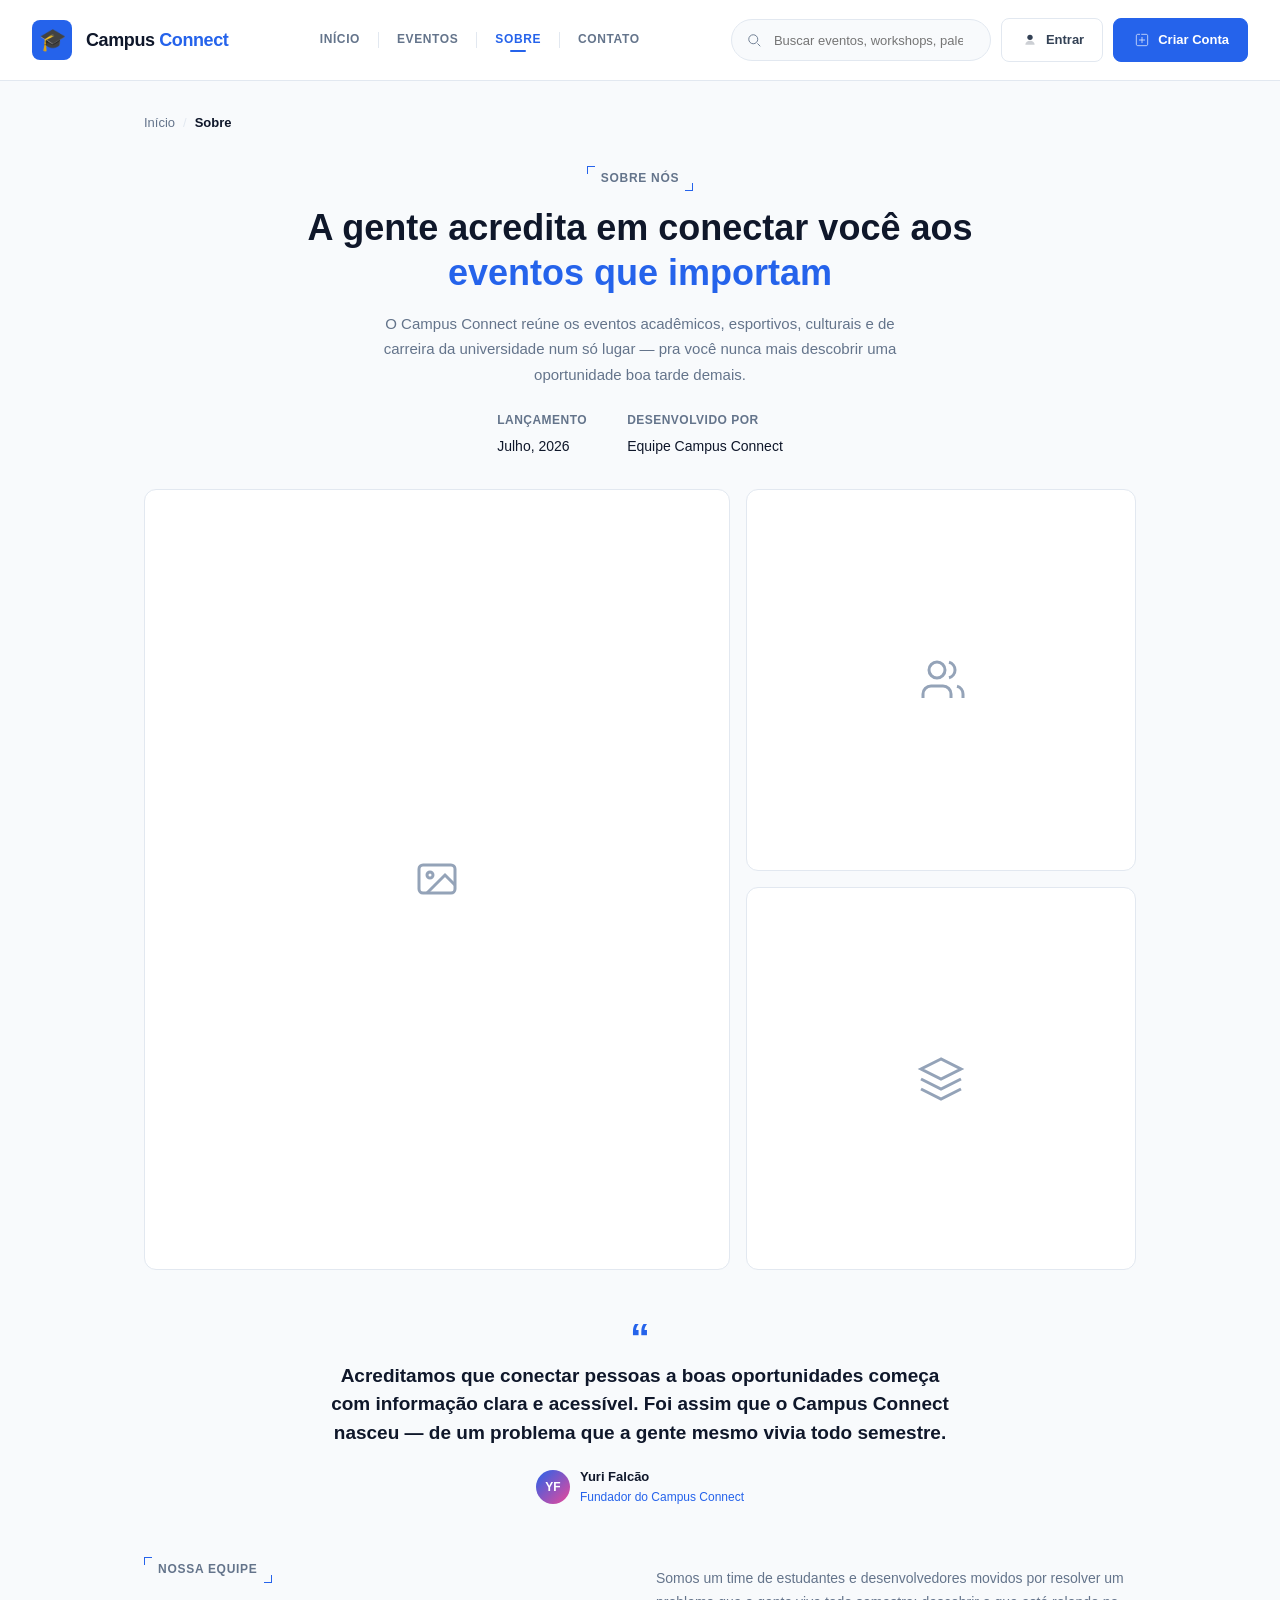
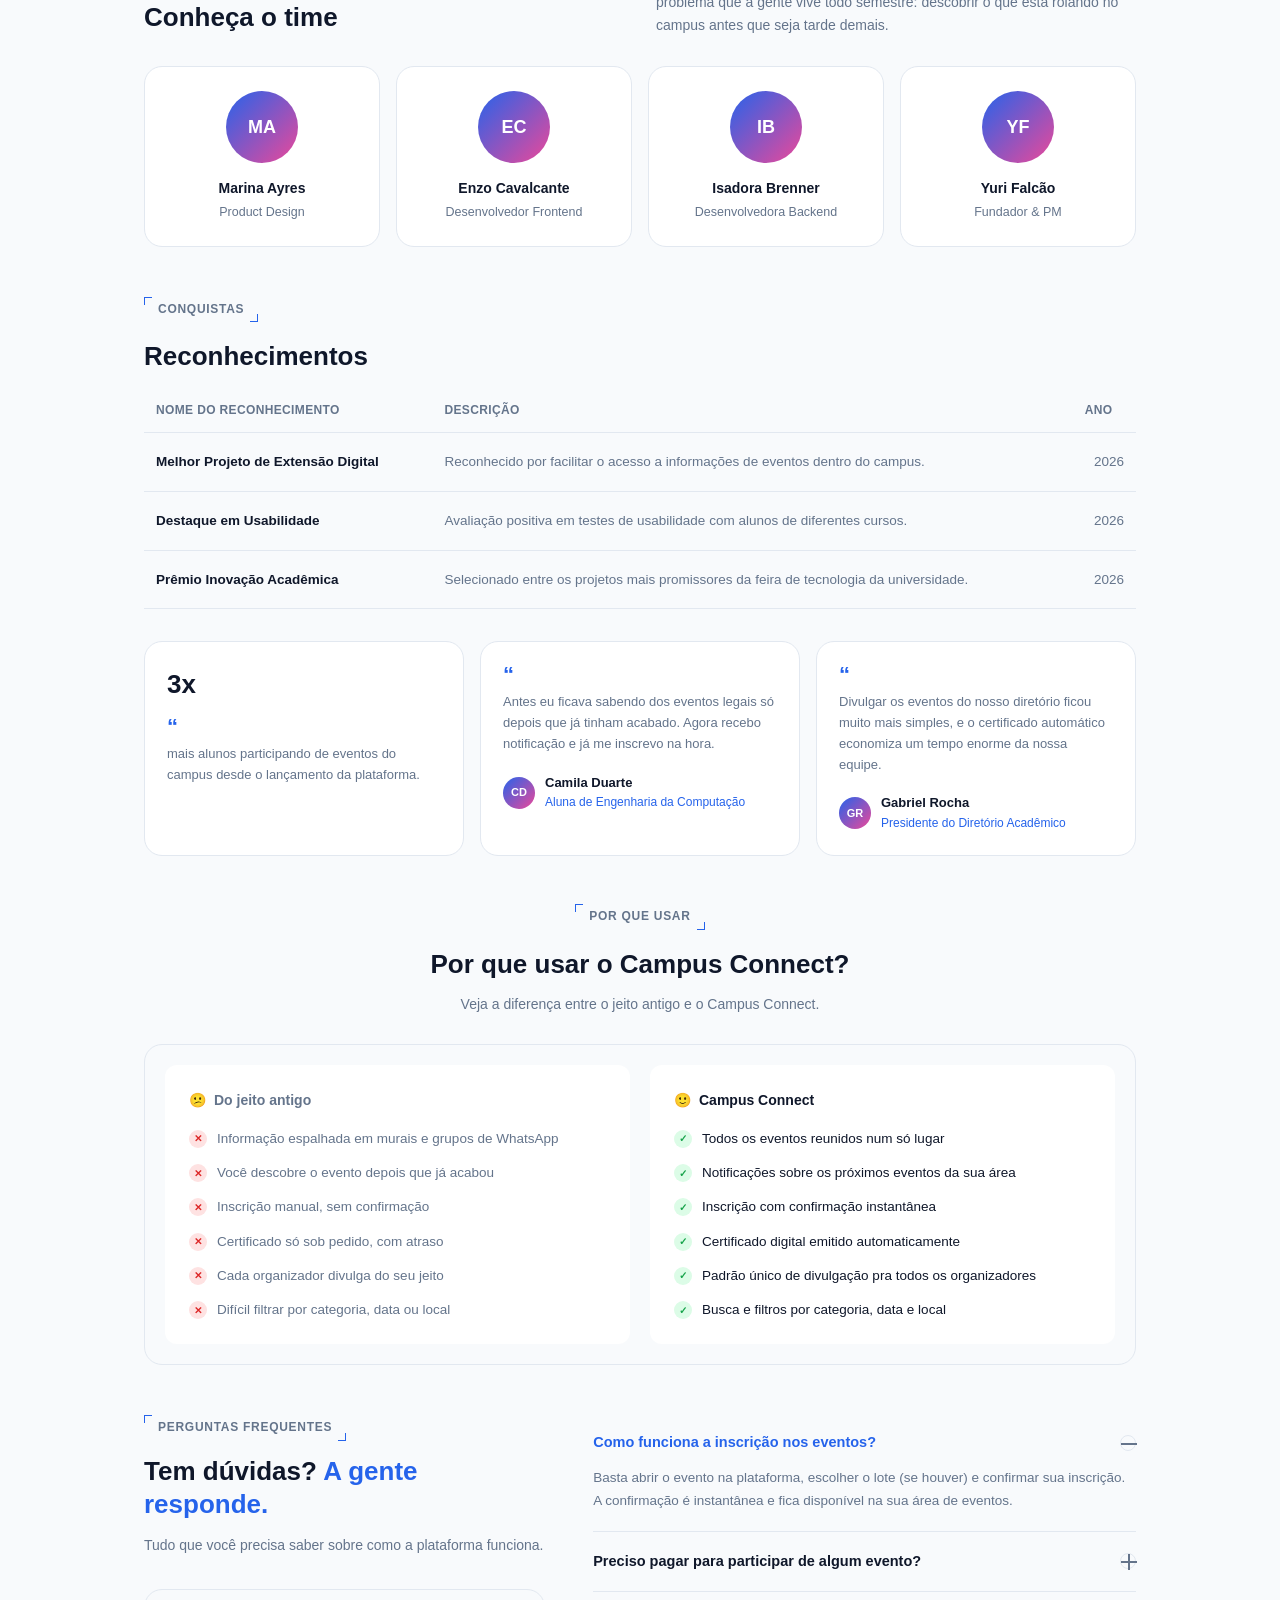
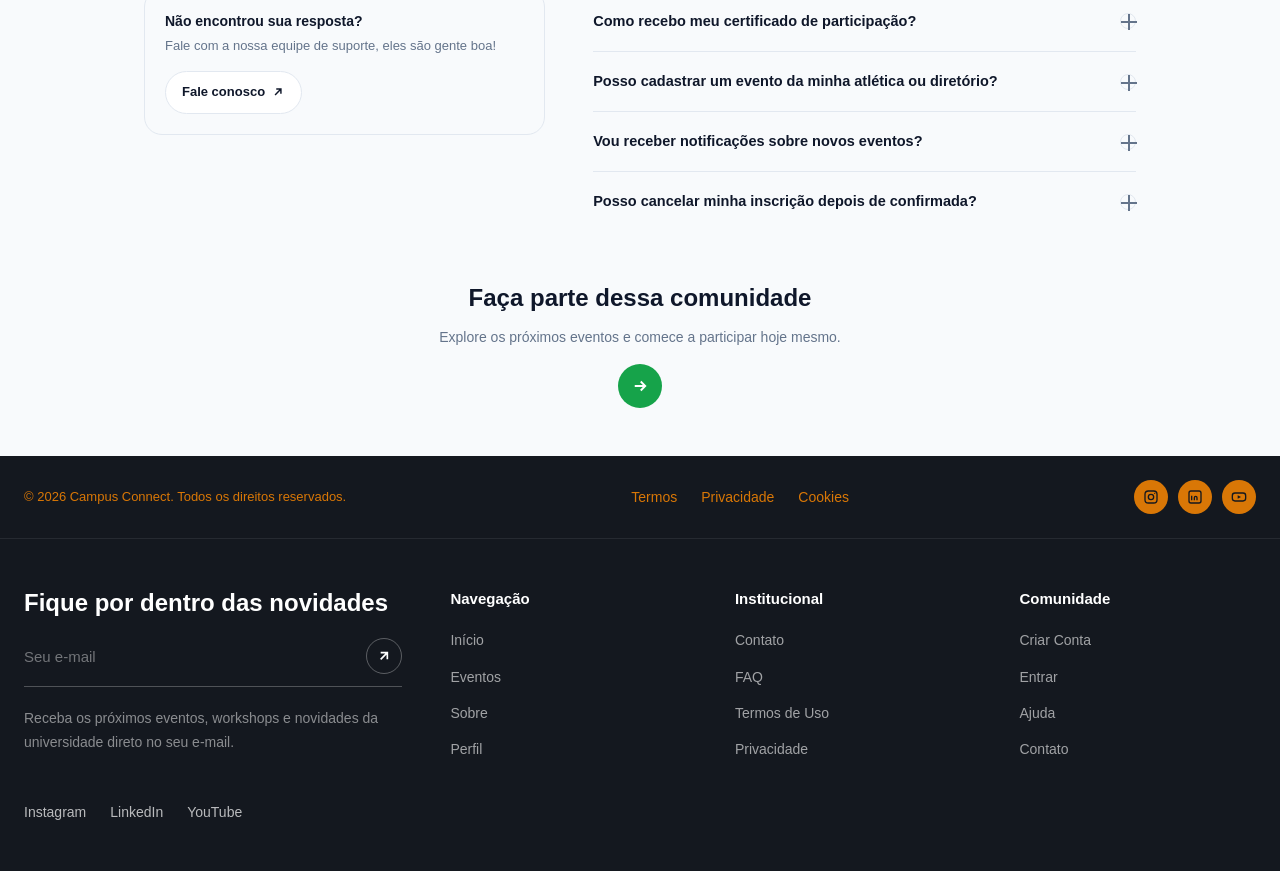
==== commit 7427287b: "commit de reposição" ====
--- a/pages/about.html
+++ b/pages/about.html
@@ -20,19 +20,20 @@
       <span aria-current="page">Sobre</span>
     </nav>
 
-    <section class="about-overview">
-      <div class="about-overview-left">
-        <p class="section-eyebrow">Visão Geral</p>
-        <h1>Sobre o Campus Connect</h1>
-        <p>
-          O Campus Connect nasceu para resolver um problema simples, mas frustrante: eventos
-          universitários incríveis acontecendo todos os dias, espalhados entre murais, grupos de
-          WhatsApp e e-mails perdidos — enquanto os alunos que mais se beneficiariam deles nem
-          ficam sabendo que existem.
-        </p>
-      </div>
-
-      <div class="about-overview-right">
+    <!-- ================= HERO ================= -->
+    <section class="about-hero">
+      <p class="section-eyebrow center">Sobre nós</p>
+      <h1 class="about-hero-title">
+        A gente acredita em conectar você aos<br>
+        <span class="about-hero-highlight">eventos que importam</span>
+      </h1>
+      <p class="about-hero-subtitle">
+        O Campus Connect reúne os eventos acadêmicos, esportivos, culturais e de carreira
+        da universidade num só lugar — pra você nunca mais descobrir uma oportunidade boa
+        tarde demais.
+      </p>
+
+      <div class="about-hero-meta">
         <div class="about-meta-item">
           <span class="about-meta-label">Lançamento</span>
           <span class="about-meta-value">Julho, 2026</span>
@@ -42,50 +43,277 @@
           <span class="about-meta-value">Equipe Campus Connect</span>
         </div>
       </div>
-    </section>
-
-    <section class="about-narrative">
-      <div class="about-narrative-block">
-        <p class="section-eyebrow">O Problema</p>
-        <h2>Informação de eventos espalhada e difícil de encontrar</h2>
-
-        <div class="about-image-placeholder" aria-hidden="true">
+
+      <div class="about-hero-collage">
+        <div class="about-collage-main about-image-placeholder" aria-hidden="true">
           <svg viewBox="0 0 24 24" fill="none" stroke="currentColor" stroke-width="1.5">
             <rect x="3" y="5" width="18" height="14" rx="2"/><circle cx="8.5" cy="10" r="1.5"/><path d="M21 15l-5-5-9 9"/>
           </svg>
         </div>
-      </div>
-
-      <div class="about-narrative-block">
-        <p class="section-eyebrow">A Solução</p>
-        <h2>Um só lugar para descobrir, filtrar e se inscrever</h2>
-
-        <p>
-          Reunimos todos os eventos da universidade — acadêmicos, esportivos, culturais e de
-          carreira — numa única plataforma, com filtros por categoria, data e local. Sem precisar
-          seguir uma dezena de páginas diferentes pra não perder nada.
+        <div class="about-collage-side">
+          <div class="about-image-placeholder" aria-hidden="true">
+            <svg viewBox="0 0 24 24" fill="none" stroke="currentColor" stroke-width="1.5">
+              <path d="M17 21v-2a4 4 0 0 0-4-4H7a4 4 0 0 0-4 4v2"/><circle cx="10" cy="7" r="4"/><path d="M23 21v-2a4 4 0 0 0-3-3.87"/><path d="M16 3.13a4 4 0 0 1 0 7.75"/>
+            </svg>
+          </div>
+          <div class="about-image-placeholder" aria-hidden="true">
+            <svg viewBox="0 0 24 24" fill="none" stroke="currentColor" stroke-width="1.5">
+              <path d="M12 2 2 7l10 5 10-5-10-5z"/><path d="M2 17l10 5 10-5"/><path d="M2 12l10 5 10-5"/>
+            </svg>
+          </div>
+        </div>
+      </div>
+    </section>
+
+    <!-- ================= EQUIPE ================= -->
+    <section class="about-quote">
+      <span class="about-quote-mark" aria-hidden="true">&ldquo;</span>
+      <blockquote>
+        Acreditamos que conectar pessoas a boas oportunidades começa com informação clara
+        e acessível. Foi assim que o Campus Connect nasceu — de um problema que a gente
+        mesmo vivia todo semestre.
+      </blockquote>
+      <div class="about-quote-author">
+        <span class="about-avatar" aria-hidden="true">YF</span>
+        <div>
+          <p class="about-author-name">Yuri Falcão</p>
+          <p class="about-author-role">Fundador do Campus Connect</p>
+        </div>
+      </div>
+    </section>
+
+    <section class="about-team">
+      <div class="about-team-header">
+        <div>
+          <p class="section-eyebrow">Nossa equipe</p>
+          <h2>Conheça o time</h2>
+        </div>
+        <p class="about-team-desc">
+          Somos um time de estudantes e desenvolvedores movidos por resolver um problema
+          que a gente vive todo semestre: descobrir o que está rolando no campus antes que
+          seja tarde demais.
         </p>
-        <p>
-          A inscrição acontece direto na plataforma, com confirmação instantânea e certificado
-          digital automático para quem participa — sem burocracia entre o interesse e a presença.
-        </p>
-      </div>
-
-      <div class="about-narrative-block">
-        <p class="section-eyebrow">Recursos</p>
-        <h2>O que você encontra na plataforma</h2>
-
-        <p>
-          Construímos o Campus Connect em torno de quatro pilares, pensados pra facilitar tanto a
-          vida de quem busca eventos quanto de quem organiza:
-        </p>
-
-        <ul class="about-features-list">
-          <li><span class="feature-dot dot-blue" aria-hidden="true"></span>Busca e filtros por categoria, data e local</li>
-          <li><span class="feature-dot dot-green" aria-hidden="true"></span>Inscrição com confirmação instantânea</li>
-          <li><span class="feature-dot dot-purple" aria-hidden="true"></span>Certificado digital emitido automaticamente</li>
-          <li><span class="feature-dot dot-amber" aria-hidden="true"></span>Notificações sobre os próximos eventos da sua área</li>
-        </ul>
+      </div>
+
+      <div class="about-team-grid">
+        <div class="about-team-card">
+          <span class="about-avatar about-avatar-lg" aria-hidden="true">MA</span>
+          <p class="about-team-name">Marina Ayres</p>
+          <p class="about-team-role">Product Design</p>
+        </div>
+        <div class="about-team-card">
+          <span class="about-avatar about-avatar-lg" aria-hidden="true">EC</span>
+          <p class="about-team-name">Enzo Cavalcante</p>
+          <p class="about-team-role">Desenvolvedor Frontend</p>
+        </div>
+        <div class="about-team-card">
+          <span class="about-avatar about-avatar-lg" aria-hidden="true">IB</span>
+          <p class="about-team-name">Isadora Brenner</p>
+          <p class="about-team-role">Desenvolvedora Backend</p>
+        </div>
+        <div class="about-team-card">
+          <span class="about-avatar about-avatar-lg" aria-hidden="true">YF</span>
+          <p class="about-team-name">Yuri Falcão</p>
+          <p class="about-team-role">Fundador &amp; PM</p>
+        </div>
+      </div>
+    </section>
+
+    <!-- ================= CONQUISTAS ================= -->
+    <section class="about-awards">
+      <p class="section-eyebrow">Conquistas</p>
+      <h2>Reconhecimentos</h2>
+
+      <table class="about-awards-table">
+        <thead>
+          <tr>
+            <th>Nome do reconhecimento</th>
+            <th>Descrição</th>
+            <th>Ano</th>
+          </tr>
+        </thead>
+        <tbody>
+          <tr>
+            <td>Melhor Projeto de Extensão Digital</td>
+            <td>Reconhecido por facilitar o acesso a informações de eventos dentro do campus.</td>
+            <td>2026</td>
+          </tr>
+          <tr>
+            <td>Destaque em Usabilidade</td>
+            <td>Avaliação positiva em testes de usabilidade com alunos de diferentes cursos.</td>
+            <td>2026</td>
+          </tr>
+          <tr>
+            <td>Prêmio Inovação Acadêmica</td>
+            <td>Selecionado entre os projetos mais promissores da feira de tecnologia da universidade.</td>
+            <td>2026</td>
+          </tr>
+        </tbody>
+      </table>
+
+      <div class="about-testimonials">
+        <div class="about-stat-card">
+          <p class="about-stat-number">3x</p>
+          <p class="about-quote-icon" aria-hidden="true">&ldquo;</p>
+          <p class="about-stat-text">
+            mais alunos participando de eventos do campus desde o lançamento da plataforma.
+          </p>
+        </div>
+
+        <div class="about-testimonial-card">
+          <p class="about-quote-icon" aria-hidden="true">&ldquo;</p>
+          <p class="about-testimonial-text">
+            Antes eu ficava sabendo dos eventos legais só depois que já tinham acabado. Agora
+            recebo notificação e já me inscrevo na hora.
+          </p>
+          <div class="about-testimonial-author">
+            <span class="about-avatar about-avatar-sm" aria-hidden="true">CD</span>
+            <div>
+              <p class="about-author-name">Camila Duarte</p>
+              <p class="about-author-role">Aluna de Engenharia da Computação</p>
+            </div>
+          </div>
+        </div>
+
+        <div class="about-testimonial-card">
+          <p class="about-quote-icon" aria-hidden="true">&ldquo;</p>
+          <p class="about-testimonial-text">
+            Divulgar os eventos do nosso diretório ficou muito mais simples, e o certificado
+            automático economiza um tempo enorme da nossa equipe.
+          </p>
+          <div class="about-testimonial-author">
+            <span class="about-avatar about-avatar-sm" aria-hidden="true">GR</span>
+            <div>
+              <p class="about-author-name">Gabriel Rocha</p>
+              <p class="about-author-role">Presidente do Diretório Acadêmico</p>
+            </div>
+          </div>
+        </div>
+      </div>
+    </section>
+
+    <!-- ================= POR QUE USAR ================= -->
+    <section class="about-why">
+      <p class="section-eyebrow center">Por que usar</p>
+      <h2>Por que usar o Campus Connect?</h2>
+      <p class="about-why-subtitle">Veja a diferença entre o jeito antigo e o Campus Connect.</p>
+
+      <div class="about-why-columns">
+        <div class="about-why-col about-why-old">
+          <div class="about-why-col-header">
+            <span class="about-why-emoji" aria-hidden="true">😕</span>
+            <span>Do jeito antigo</span>
+          </div>
+          <ul class="about-why-list">
+            <li><span class="about-why-icon icon-x" aria-hidden="true">✕</span>Informação espalhada em murais e grupos de WhatsApp</li>
+            <li><span class="about-why-icon icon-x" aria-hidden="true">✕</span>Você descobre o evento depois que já acabou</li>
+            <li><span class="about-why-icon icon-x" aria-hidden="true">✕</span>Inscrição manual, sem confirmação</li>
+            <li><span class="about-why-icon icon-x" aria-hidden="true">✕</span>Certificado só sob pedido, com atraso</li>
+            <li><span class="about-why-icon icon-x" aria-hidden="true">✕</span>Cada organizador divulga do seu jeito</li>
+            <li><span class="about-why-icon icon-x" aria-hidden="true">✕</span>Difícil filtrar por categoria, data ou local</li>
+          </ul>
+        </div>
+
+        <div class="about-why-col about-why-new">
+          <div class="about-why-col-header">
+            <span class="about-why-emoji" aria-hidden="true">🙂</span>
+            <span>Campus Connect</span>
+          </div>
+          <ul class="about-why-list">
+            <li><span class="about-why-icon icon-check" aria-hidden="true">✓</span>Todos os eventos reunidos num só lugar</li>
+            <li><span class="about-why-icon icon-check" aria-hidden="true">✓</span>Notificações sobre os próximos eventos da sua área</li>
+            <li><span class="about-why-icon icon-check" aria-hidden="true">✓</span>Inscrição com confirmação instantânea</li>
+            <li><span class="about-why-icon icon-check" aria-hidden="true">✓</span>Certificado digital emitido automaticamente</li>
+            <li><span class="about-why-icon icon-check" aria-hidden="true">✓</span>Padrão único de divulgação pra todos os organizadores</li>
+            <li><span class="about-why-icon icon-check" aria-hidden="true">✓</span>Busca e filtros por categoria, data e local</li>
+          </ul>
+        </div>
+      </div>
+    </section>
+
+    <!-- ================= FAQ ================= -->
+    <section class="about-faq">
+      <div class="about-faq-left">
+        <p class="section-eyebrow">Perguntas Frequentes</p>
+        <h2>Tem dúvidas? <span class="about-hero-highlight">A gente responde.</span></h2>
+        <p class="about-faq-desc">Tudo que você precisa saber sobre como a plataforma funciona.</p>
+
+        <div class="about-faq-contact-card">
+          <p class="about-faq-contact-title">Não encontrou sua resposta?</p>
+          <p class="about-faq-contact-text">Fale com a nossa equipe de suporte, eles são gente boa!</p>
+          <a href="#" class="about-faq-contact-btn">
+            Fale conosco
+            <svg viewBox="0 0 24 24" fill="none" stroke="currentColor" stroke-width="2.5"><path d="M7 17 17 7M9 7h8v8"/></svg>
+          </a>
+        </div>
+      </div>
+
+      <div class="about-faq-right">
+        <details class="faq-item" open>
+          <summary>
+            Como funciona a inscrição nos eventos?
+            <span class="faq-toggle" aria-hidden="true"></span>
+          </summary>
+          <p>
+            Basta abrir o evento na plataforma, escolher o lote (se houver) e confirmar sua
+            inscrição. A confirmação é instantânea e fica disponível na sua área de eventos.
+          </p>
+        </details>
+
+        <details class="faq-item">
+          <summary>
+            Preciso pagar para participar de algum evento?
+            <span class="faq-toggle" aria-hidden="true"></span>
+          </summary>
+          <p>
+            Depende do evento. Cada organizador define se a inscrição é gratuita ou paga, e
+            o valor sempre aparece na página do evento antes de você confirmar presença.
+          </p>
+        </details>
+
+        <details class="faq-item">
+          <summary>
+            Como recebo meu certificado de participação?
+            <span class="faq-toggle" aria-hidden="true"></span>
+          </summary>
+          <p>
+            O certificado digital é gerado automaticamente após o evento, sempre que o
+            organizador habilitar essa opção, e fica disponível na sua área de inscrições.
+          </p>
+        </details>
+
+        <details class="faq-item">
+          <summary>
+            Posso cadastrar um evento da minha atlética ou diretório?
+            <span class="faq-toggle" aria-hidden="true"></span>
+          </summary>
+          <p>
+            Sim. Organizações estudantis podem solicitar acesso de organizador pelo suporte
+            e passam a cadastrar seus próprios eventos na plataforma.
+          </p>
+        </details>
+
+        <details class="faq-item">
+          <summary>
+            Vou receber notificações sobre novos eventos?
+            <span class="faq-toggle" aria-hidden="true"></span>
+          </summary>
+          <p>
+            Sim, você pode ativar notificações por categoria de interesse e recebe um aviso
+            sempre que um evento relacionado for publicado.
+          </p>
+        </details>
+
+        <details class="faq-item">
+          <summary>
+            Posso cancelar minha inscrição depois de confirmada?
+            <span class="faq-toggle" aria-hidden="true"></span>
+          </summary>
+          <p>
+            Sim, é possível cancelar pela sua área de inscrições até a data limite definida
+            pelo organizador de cada evento.
+          </p>
+        </details>
       </div>
     </section>
 
--- a/css/style.css
+++ b/css/style.css
@@ -264,6 +264,50 @@
 }
 
 
+/* ---------- Eyebrow (label com cantos) ---------- */
+.section-eyebrow {
+  position: relative;
+  display: inline-block;
+  font-size: 12px;
+  font-weight: 700;
+  text-transform: uppercase;
+  letter-spacing: 0.06em;
+  color: var(--color-text-muted);
+  margin: 0 0 14px;
+  padding: 3px 14px;
+}
+
+.section-eyebrow::before,
+.section-eyebrow::after {
+  content: "";
+  position: absolute;
+  width: 8px;
+  height: 8px;
+  border: 1.5px solid var(--color-primary);
+}
+
+.section-eyebrow::before {
+  top: 0;
+  left: 0;
+  border-right: none;
+  border-bottom: none;
+}
+
+.section-eyebrow::after {
+  bottom: 0;
+  right: 0;
+  border-left: none;
+  border-top: none;
+}
+
+.section-eyebrow.center {
+  display: block;
+  width: fit-content;
+  margin-left: auto;
+  margin-right: auto;
+}
+
+
 
 /*---Hero---*/
 
--- a/css/about-page.css
+++ b/css/about-page.css
@@ -4,7 +4,7 @@
 */
 
 .about-page {
-  max-width: 900px;
+  max-width: 1040px;
   margin: 0 auto;
   padding: var(--space-lg) 24px var(--space-xl);
 }
@@ -37,134 +37,589 @@
   color: var(--color-border);
 }
 
-/* ---------- Visão geral ---------- */
-.about-overview {
-  display: grid;
-  grid-template-columns: 1.8fr 1fr;
-  gap: var(--space-xl);
-  margin-bottom: var(--space-xl);
-}
-
+/* ---------- Eyebrow (label com cantos) ---------- */
 .section-eyebrow {
+  position: relative;
+  display: inline-block;
   font-size: 12px;
   font-weight: 700;
   text-transform: uppercase;
   letter-spacing: 0.06em;
+  color: var(--color-text-muted);
+  margin: 0 0 14px;
+  padding: 3px 14px;
+}
+
+.section-eyebrow::before,
+.section-eyebrow::after {
+  content: "";
+  position: absolute;
+  width: 8px;
+  height: 8px;
+  border: 1.5px solid var(--color-primary);
+}
+
+.section-eyebrow::before {
+  top: 0;
+  left: 0;
+  border-right: none;
+  border-bottom: none;
+}
+
+.section-eyebrow::after {
+  bottom: 0;
+  right: 0;
+  border-left: none;
+  border-top: none;
+}
+
+.section-eyebrow.center {
+  display: block;
+  width: fit-content;
+  margin-left: auto;
+  margin-right: auto;
+}
+
+/* ---------- Hero ---------- */
+.about-hero {
+  text-align: center;
+  margin-bottom: var(--space-xl);
+}
+
+.about-hero-title {
+  font-size: 36px;
+  font-weight: 800;
+  line-height: 1.25;
+  margin: 0 0 16px;
+}
+
+.about-hero-highlight {
   color: var(--color-primary);
-  margin: 0 0 10px;
-}
-
-.about-overview-left h1 {
-  font-size: 30px;
-  font-weight: 800;
-  margin: 0 0 16px;
-}
-
-.about-overview-left p {
+}
+
+.about-hero-subtitle {
+  max-width: 560px;
+  margin: 0 auto;
   font-size: 15px;
+  color: var(--color-text-muted);
+  line-height: 1.7;
+}
+
+.about-hero-meta {
+  display: flex;
+  justify-content: center;
+  gap: 40px;
+  margin: 24px 0 32px;
+}
+
+.about-meta-item {
+  display: flex;
+  flex-direction: column;
+  gap: 4px;
+  text-align: left;
+}
+
+.about-meta-label {
+  font-size: 12px;
+  font-weight: 700;
+  text-transform: uppercase;
+  letter-spacing: 0.04em;
+  color: var(--color-text-muted);
+}
+
+.about-meta-value {
+  font-size: 14px;
+  color: var(--color-text);
+}
+
+.about-hero-collage {
+  display: grid;
+  grid-template-columns: 1.5fr 1fr;
+  gap: 16px;
+  text-align: left;
+}
+
+.about-collage-main {
+  aspect-ratio: 3 / 4;
+}
+
+.about-collage-side {
+  display: flex;
+  flex-direction: column;
+  gap: 16px;
+}
+
+.about-collage-side .about-image-placeholder {
+  flex: 1;
+  aspect-ratio: auto;
+}
+
+.about-image-placeholder {
+  background: var(--color-surface);
+  border: 1px solid var(--color-border);
+  border-radius: var(--radius-md);
+  display: flex;
+  align-items: center;
+  justify-content: center;
+  color: #94a3b8;
+}
+
+.about-image-placeholder svg {
+  width: 48px;
+  height: 48px;
+}
+
+/* ---------- Citação ---------- */
+.about-quote {
+  text-align: center;
+  max-width: 640px;
+  margin: 0 auto var(--space-xl);
+}
+
+.about-quote-mark {
+  font-size: 40px;
+  font-weight: 800;
+  color: var(--color-primary);
+  line-height: 1;
+  display: block;
+  margin-bottom: 4px;
+}
+
+.about-quote blockquote {
+  margin: 0 0 20px;
+  font-size: 19px;
+  font-weight: 700;
+  line-height: 1.5;
+  color: var(--color-text);
+}
+
+.about-quote-author {
+  display: flex;
+  align-items: center;
+  justify-content: center;
+  gap: 10px;
+}
+
+/* ---------- Avatares genéricos ---------- */
+.about-avatar {
+  display: inline-flex;
+  align-items: center;
+  justify-content: center;
+  width: 34px;
+  height: 34px;
+  border-radius: 50%;
+  background: linear-gradient(135deg, var(--color-primary), #ec4899);
+  color: #fff;
+  font-size: 12px;
+  font-weight: 700;
+  flex-shrink: 0;
+}
+
+.about-avatar-sm {
+  width: 32px;
+  height: 32px;
+  font-size: 11px;
+}
+
+.about-avatar-lg {
+  width: 72px;
+  height: 72px;
+  font-size: 18px;
+  margin-bottom: 14px;
+}
+
+.about-author-name {
+  margin: 0;
+  font-size: 13px;
+  font-weight: 700;
+  color: var(--color-text);
+  text-align: left;
+}
+
+.about-author-role {
+  margin: 0;
+  font-size: 12px;
+  color: var(--color-primary);
+  text-align: left;
+}
+
+/* ---------- Equipe ---------- */
+.about-team {
+  margin-bottom: var(--space-xl);
+}
+
+.about-team-header {
+  display: grid;
+  grid-template-columns: 1fr 1fr;
+  gap: var(--space-lg);
+  align-items: end;
+  margin-bottom: 28px;
+}
+
+.about-team-header h2 {
+  font-size: 26px;
+  font-weight: 800;
+  margin: 0;
+}
+
+.about-team-desc {
+  font-size: 14px;
   color: var(--color-text-muted);
   line-height: 1.7;
   margin: 0;
 }
 
-.about-overview-right {
-  display: flex;
-  flex-direction: column;
+.about-team-grid {
+  display: grid;
+  grid-template-columns: repeat(4, 1fr);
+  gap: 16px;
+}
+
+.about-team-card {
+  background: var(--color-surface);
+  border: 1px solid var(--color-border);
+  border-radius: var(--radius-lg);
+  padding: 24px 16px;
+  text-align: center;
+}
+
+.about-team-name {
+  margin: 0 0 2px;
+  font-size: 14px;
+  font-weight: 700;
+  color: var(--color-text);
+}
+
+.about-team-role {
+  margin: 0;
+  font-size: 12.5px;
+  color: var(--color-text-muted);
+}
+
+/* ---------- Conquistas ---------- */
+.about-awards {
+  margin-bottom: var(--space-xl);
+}
+
+.about-awards h2 {
+  font-size: 26px;
+  font-weight: 800;
+  margin: 0 0 24px;
+}
+
+.about-awards-table {
+  width: 100%;
+  border-collapse: collapse;
+  margin-bottom: var(--space-lg);
+}
+
+.about-awards-table th {
+  text-align: left;
+  font-size: 12px;
+  font-weight: 700;
+  text-transform: uppercase;
+  letter-spacing: 0.03em;
+  color: var(--color-text-muted);
+  padding: 0 12px 12px;
+  border-bottom: 1px solid var(--color-border);
+}
+
+.about-awards-table td {
+  padding: 18px 12px;
+  border-bottom: 1px solid var(--color-border);
+  font-size: 13.5px;
+  vertical-align: top;
+}
+
+.about-awards-table td:first-child {
+  font-weight: 700;
+  color: var(--color-text);
+  white-space: nowrap;
+}
+
+.about-awards-table td:nth-child(2) {
+  color: var(--color-text-muted);
+  line-height: 1.6;
+}
+
+.about-awards-table td:last-child {
+  text-align: right;
+  color: var(--color-text-muted);
+  white-space: nowrap;
+}
+
+.about-testimonials {
+  display: grid;
+  grid-template-columns: repeat(3, 1fr);
+  gap: 16px;
+}
+
+.about-stat-card,
+.about-testimonial-card {
+  background: var(--color-surface);
+  border: 1px solid var(--color-border);
+  border-radius: var(--radius-lg);
+  padding: 22px;
+}
+
+.about-stat-number {
+  font-size: 26px;
+  font-weight: 800;
+  color: var(--color-text);
+  margin: 0 0 10px;
+}
+
+.about-quote-icon {
+  font-size: 22px;
+  font-weight: 800;
+  color: var(--color-primary);
+  line-height: 1;
+  margin: 0 0 6px;
+}
+
+.about-stat-text,
+.about-testimonial-text {
+  font-size: 13px;
+  color: var(--color-text-muted);
+  line-height: 1.6;
+  margin: 0 0 18px;
+}
+
+.about-testimonial-author {
+  display: flex;
+  align-items: center;
+  gap: 10px;
+}
+
+/* ---------- Por que usar ---------- */
+.about-why {
+  text-align: center;
+  margin-bottom: var(--space-xl);
+}
+
+.about-why h2 {
+  font-size: 26px;
+  font-weight: 800;
+  margin: 0 0 8px;
+}
+
+.about-why-subtitle {
+  font-size: 14px;
+  color: var(--color-text-muted);
+  margin: 0 0 28px;
+}
+
+.about-why-columns {
+  display: grid;
+  grid-template-columns: 1fr 1fr;
   gap: 20px;
-}
-
-.about-meta-item {
-  display: flex;
-  flex-direction: column;
-  gap: 4px;
-}
-
-.about-meta-label {
-  font-size: 12px;
-  font-weight: 700;
-  text-transform: uppercase;
-  letter-spacing: 0.04em;
-  color: var(--color-text-muted);
-}
-
-.about-meta-value {
-  font-size: 14px;
-  color: var(--color-text);
-}
-
-/* ---------- Bloco narrativo (fundo neutro) ---------- */
-.about-narrative {
   background: var(--color-bg);
   border: 1px solid var(--color-border);
   border-radius: var(--radius-lg);
-  padding: var(--space-xl);
+  padding: 20px;
+}
+
+.about-why-col {
+  background: var(--color-surface);
+  border-radius: var(--radius-md);
+  padding: 24px;
+  text-align: left;
+}
+
+.about-why-col-header {
+  display: flex;
+  align-items: center;
+  gap: 8px;
+  font-size: 14px;
+  font-weight: 700;
+  color: var(--color-text-muted);
+  margin-bottom: 18px;
+}
+
+.about-why-new .about-why-col-header {
+  color: var(--color-text);
+}
+
+.about-why-list {
+  list-style: none;
+  margin: 0;
+  padding: 0;
   display: flex;
   flex-direction: column;
+  gap: 14px;
+}
+
+.about-why-list li {
+  display: flex;
+  align-items: flex-start;
+  gap: 10px;
+  font-size: 13.5px;
+  line-height: 1.5;
+  color: var(--color-text-muted);
+}
+
+.about-why-new .about-why-list li {
+  color: var(--color-text);
+}
+
+.about-why-icon {
+  display: flex;
+  align-items: center;
+  justify-content: center;
+  width: 18px;
+  height: 18px;
+  border-radius: 50%;
+  font-size: 10px;
+  font-weight: 700;
+  flex-shrink: 0;
+  margin-top: 1px;
+}
+
+.icon-x {
+  background: #fee2e2;
+  color: #dc2626;
+}
+
+.icon-check {
+  background: #dcfce7;
+  color: #16a34a;
+}
+
+/* ---------- FAQ ---------- */
+.about-faq {
+  display: grid;
+  grid-template-columns: 0.85fr 1.15fr;
   gap: var(--space-xl);
-}
-
-.about-narrative-block h2 {
-  font-size: 22px;
-  font-weight: 800;
-  margin: 0 0 16px;
+  margin-bottom: var(--space-xl);
+}
+
+.about-faq-left h2 {
+  font-size: 26px;
+  font-weight: 800;
+  margin: 0 0 12px;
   line-height: 1.3;
 }
 
-.about-narrative-block p {
+.about-faq-desc {
   font-size: 14px;
   color: var(--color-text-muted);
+  line-height: 1.6;
+  margin: 0 0 32px;
+}
+
+.about-faq-contact-card {
+  background: var(--color-bg);
+  border: 1px solid var(--color-border);
+  border-radius: var(--radius-lg);
+  padding: 20px;
+}
+
+.about-faq-contact-title {
+  margin: 0 0 4px;
+  font-size: 14px;
+  font-weight: 700;
+  color: var(--color-text);
+}
+
+.about-faq-contact-text {
+  margin: 0 0 14px;
+  font-size: 13px;
+  color: var(--color-text-muted);
+}
+
+.about-faq-contact-btn {
+  display: inline-flex;
+  align-items: center;
+  gap: 6px;
+  padding: 10px 16px;
+  border-radius: 999px;
+  border: 1px solid var(--color-border);
+  background: var(--color-surface);
+  color: var(--color-text);
+  font-size: 13px;
+  font-weight: 600;
+  text-decoration: none;
+  transition: background-color 150ms ease;
+}
+
+.about-faq-contact-btn:hover {
+  background: var(--color-border);
+}
+
+.about-faq-contact-btn svg {
+  width: 14px;
+  height: 14px;
+}
+
+.about-faq-right {
+  display: flex;
+  flex-direction: column;
+}
+
+.faq-item {
+  border-bottom: 1px solid var(--color-border);
+  padding: 18px 0;
+}
+
+.faq-item summary {
+  display: flex;
+  align-items: center;
+  justify-content: space-between;
+  gap: 16px;
+  font-size: 14.5px;
+  font-weight: 700;
+  color: var(--color-text);
+  cursor: pointer;
+  list-style: none;
+}
+
+.faq-item summary::-webkit-details-marker {
+  display: none;
+}
+
+.faq-toggle {
+  position: relative;
+  flex-shrink: 0;
+  width: 16px;
+  height: 16px;
+}
+
+.faq-toggle::before,
+.faq-toggle::after {
+  content: "";
+  position: absolute;
+  background: var(--color-text-muted);
+  transition: transform 150ms ease;
+}
+
+.faq-toggle::before {
+  top: 7px;
+  left: 0;
+  width: 16px;
+  height: 2px;
+}
+
+.faq-toggle::after {
+  top: 0;
+  left: 7px;
+  width: 2px;
+  height: 16px;
+}
+
+.faq-item[open] .faq-toggle::after {
+  transform: scaleY(0);
+}
+
+.faq-item[open] summary {
+  color: var(--color-primary);
+}
+
+.faq-item p {
+  margin: 12px 0 0;
+  font-size: 13.5px;
+  color: var(--color-text-muted);
   line-height: 1.7;
-  margin: 0 0 14px;
-}
-
-.about-narrative-block p:last-child {
-  margin-bottom: 0;
-}
-
-.about-image-placeholder {
-  aspect-ratio: 16 / 9;
-  background: var(--color-surface);
-  border: 1px solid var(--color-border);
-  border-radius: var(--radius-md);
-  display: flex;
-  align-items: center;
-  justify-content: center;
-  color: #94a3b8;
-}
-
-.about-image-placeholder svg {
-  width: 48px;
-  height: 48px;
-}
-
-.about-features-list {
-  list-style: none;
-  margin: 16px 0 0;
-  padding: 0;
-  display: flex;
-  flex-direction: column;
-  gap: 12px;
-}
-
-.about-features-list li {
-  display: flex;
-  align-items: center;
-  gap: 12px;
-  font-size: 14px;
-  color: var(--color-text);
-}
-
-.feature-dot {
-  width: 8px;
-  height: 8px;
-  border-radius: 50%;
-  flex-shrink: 0;
-}
-
-.dot-blue   { background: var(--color-primary); }
-.dot-green  { background: var(--color-success); }
-.dot-purple { background: var(--color-purple); }
-.dot-amber  { background: var(--color-amber); }
+}
 
 /* ---------- Fechamento / CTA ---------- */
 .about-closing {
@@ -211,13 +666,46 @@
 }
 
 /* ---------- Responsivo ---------- */
+@media (max-width: 900px) {
+  .about-team-grid {
+    grid-template-columns: repeat(2, 1fr);
+  }
+
+  .about-testimonials {
+    grid-template-columns: 1fr;
+  }
+
+  .about-faq {
+    grid-template-columns: 1fr;
+  }
+}
+
 @media (max-width: 700px) {
-  .about-overview {
+  .about-hero-title {
+    font-size: 28px;
+  }
+
+  .about-hero-collage {
     grid-template-columns: 1fr;
-    gap: var(--space-lg);
-  }
-
-  .about-narrative {
-    padding: var(--space-lg);
+  }
+
+  .about-collage-side {
+    flex-direction: row;
+  }
+
+  .about-team-header {
+    grid-template-columns: 1fr;
+  }
+
+  .about-team-grid {
+    grid-template-columns: 1fr;
+  }
+
+  .about-why-columns {
+    grid-template-columns: 1fr;
+  }
+
+  .about-awards-table {
+    font-size: 12px;
   }
 }
--- a/css/header-user-menu.css
+++ b/css/header-user-menu.css
@@ -1,9 +1,11 @@
 /*
-  Estilos do menu de usuário logado (dropdown de rotas privadas)
-  Adicione este arquivo ao <head> das páginas, junto com style.css,
-  ou copie estas regras para dentro do seu style.css global.
-
-  Depende do design system global (:root) do site.
+  Mega menu do usuário logado — abre ao passar o mouse (hover/focus-within),
+  não precisa de clique. Duas colunas: esquerda com os itens de conta
+  (ícone + label + descrição), direita com um mini-slider dos eventos
+  em destaque.
+
+  Depende do design system global (:root) do site e do sistema .btn
+  (o trigger herda .btn .btn-secondary).
 */
 
 .user-menu-wrapper {
@@ -11,20 +13,10 @@
 }
 
 .user-menu-trigger {
-  display: inline-flex;
-  align-items: center;
   gap: 10px;
-  background: var(--color-surface);
-  border: 1px solid var(--color-border);
+  padding-left: 6px;
   border-radius: var(--radius-pill);
-  padding: 6px 14px 6px 6px;
-  cursor: pointer;
-  transition: border-color 150ms ease, background 150ms ease;
-}
-
-.user-menu-trigger:hover {
-  border-color: #cbd5e1;
-  background: var(--color-bg);
+  min-width: auto;
 }
 
 .user-avatar {
@@ -55,52 +47,61 @@
   width: 14px;
   height: 14px;
   color: var(--color-text-muted);
-  transition: transform 150ms ease;
+  transition: transform 200ms ease;
   flex-shrink: 0;
 }
 
-.user-menu-trigger[aria-expanded="true"] .user-menu-chevron {
+.user-menu-wrapper:hover .user-menu-chevron,
+.user-menu-wrapper:focus-within .user-menu-chevron {
   transform: rotate(180deg);
 }
 
-.user-menu-dropdown {
+/* ---------- Container do mega menu (cuida da "ponte" de hover) ---------- */
+.user-menu-mega {
   position: absolute;
-  top: calc(100% + 10px);
+  top: 100%;
   right: 0;
-  min-width: 240px;
-
-  background: var(--color-surface);
-  border: 1px solid var(--color-border);
-  border-radius: var(--radius-md);
-  box-shadow: 0 12px 28px rgba(15, 23, 42, 0.12);
-
-  padding: 8px;
-  display: flex;
-  flex-direction: column;
-  gap: 2px;
-
-  /* escondido por padrão — aparece via .open, adicionada pelo JS */
+  padding-top: 10px; /* gap visual, mas ainda dentro da área "hoverável" */
+
   opacity: 0;
   visibility: hidden;
   transform: translateY(-6px);
   transition: opacity 150ms ease, transform 150ms ease, visibility 150ms;
+  pointer-events: none;
   z-index: 200;
 }
 
-.user-menu-dropdown.open {
+.user-menu-wrapper:hover .user-menu-mega,
+.user-menu-wrapper:focus-within .user-menu-mega {
   opacity: 1;
   visibility: visible;
   transform: translateY(0);
-}
-
-.user-menu-header {
-  padding: 6px 10px 10px;
-  margin-bottom: 4px;
-  border-bottom: 1px solid var(--color-border);
+  pointer-events: auto;
+}
+
+.user-menu-mega-inner {
+  display: flex;
+  width: 620px;
+  background: var(--color-surface);
+  border: 1px solid var(--color-border);
+  border-radius: var(--radius-md);
+  box-shadow: 0 16px 36px rgba(15, 23, 42, 0.14);
+  overflow: hidden;
+}
+
+/* ---------- Coluna esquerda: itens de conta ---------- */
+.user-menu-mega-left {
+  flex: 1.1;
+  padding: 18px;
+  display: flex;
+  flex-direction: column;
+  gap: 4px;
+  border-right: 1px solid var(--color-border);
 }
 
 .user-menu-role-badge {
   display: inline-block;
+  align-self: flex-start;
   font-size: 11px;
   font-weight: 700;
   text-transform: uppercase;
@@ -109,53 +110,222 @@
   background: var(--color-primary-bg);
   padding: 4px 10px;
   border-radius: var(--radius-pill);
+  margin-bottom: 10px;
+}
+
+.user-menu-items {
+  display: flex;
+  flex-direction: column;
+  gap: 2px;
 }
 
 .user-menu-item {
-  display: block;
+  display: flex;
+  align-items: flex-start;
+  gap: 12px;
   width: 100%;
   text-align: left;
   background: none;
   border: none;
   padding: 10px;
   border-radius: var(--radius-sm);
-  font-size: 14px;
   font-family: inherit;
+  cursor: pointer;
+  transition: background 150ms ease;
+}
+
+.user-menu-item:hover {
+  background: var(--color-bg);
+}
+
+.user-menu-item[aria-current="page"] {
+  background: var(--color-primary-bg);
+}
+
+.user-menu-item-icon {
+  width: 34px;
+  height: 34px;
+  border-radius: var(--radius-sm);
+  background: var(--color-bg);
+  color: var(--color-primary);
+  display: flex;
+  align-items: center;
+  justify-content: center;
+  flex-shrink: 0;
+}
+
+.user-menu-item-icon svg {
+  width: 17px;
+  height: 17px;
+}
+
+.user-menu-item-text {
+  display: flex;
+  flex-direction: column;
+  gap: 2px;
+  min-width: 0;
+}
+
+.user-menu-item-label {
+  font-size: 13px;
+  font-weight: 700;
   color: var(--color-text);
-  cursor: pointer;
-  transition: background 150ms ease, color 150ms ease;
-}
-
-.user-menu-item:hover {
-  background: var(--color-primary-bg);
-  color: var(--color-primary);
-}
-
-.user-menu-item[aria-current="page"] {
-  color: var(--color-primary);
-  font-weight: 600;
-  background: var(--color-primary-bg);
+}
+
+.user-menu-item-desc {
+  font-size: 12px;
+  color: var(--color-text-muted);
+  line-height: 1.3;
 }
 
 .user-menu-logout {
-  margin-top: 6px;
+  margin-top: 8px;
   padding-top: 12px;
   border-top: 1px solid var(--color-border);
+  font-size: 13px;
+  font-weight: 700;
   color: var(--color-danger);
+  background: none;
+  border-left: none;
+  border-right: none;
+  border-bottom: none;
+  width: 100%;
+  text-align: left;
+  padding-left: 10px;
+  cursor: pointer;
 }
 
 .user-menu-logout:hover {
-  background: var(--color-danger-bg);
-  color: var(--color-danger);
+  color: #b91c1c; /* apenas escurece o texto vermelho, sem fundo */
+}
+
+/* ---------- Coluna direita: mini-slider de eventos em destaque ---------- */
+.user-menu-mega-right {
+  flex: 1;
+  padding: 18px;
+  display: flex;
+  flex-direction: column;
+}
+
+.mega-right-eyebrow {
+  font-size: 11px;
+  font-weight: 700;
+  text-transform: uppercase;
+  letter-spacing: 0.05em;
+  color: var(--color-text-muted);
+  margin: 0 0 10px;
+}
+
+.mega-slider {
+  position: relative;
+  min-height: 210px;
+}
+
+.mega-slide {
+  display: none;
+  flex-direction: column;
+  gap: 8px;
+}
+
+.mega-slide.active {
+  display: flex;
+}
+
+.mega-slide-visual {
+  position: relative;
+  height: 140px;
+  border-radius: var(--radius-sm);
+  background: var(--color-secondary-hover);
+  display: flex;
+  align-items: flex-start;
+  justify-content: space-between;
+  padding: 10px 12px;
+}
+
+.mega-slide-rank {
+  font-size: 20px;
+  font-weight: 800;
+  color: rgba(255, 255, 255, 0.25);
+}
+
+.mega-slide-category {
+  font-size: 11px;
+  font-weight: 700;
+  color: #fff;
+  background: rgba(255, 255, 255, 0.15);
+  padding: 4px 10px;
+  border-radius: var(--radius-pill);
+  align-self: flex-start;
+}
+
+.mega-slide-title {
+  font-size: 14px;
+  font-weight: 700;
+  color: var(--color-text);
+  margin: 0;
+  line-height: 1.3;
+}
+
+.mega-slide-meta {
+  font-size: 12px;
+  color: var(--color-text-muted);
+  margin: 0;
+}
+
+.mega-slider-dots {
+  display: flex;
+  justify-content: center;
+  gap: 6px;
+  margin: 12px 0;
+}
+
+.mega-slider-dot {
+  width: 6px;
+  height: 6px;
+  border-radius: 50%;
+  background: var(--color-border);
+  border: none;
+  padding: 0;
+  cursor: pointer;
+  transition: background 150ms ease, width 150ms ease;
+}
+
+.mega-slider-dot.active {
+  width: 16px;
+  border-radius: var(--radius-pill);
+  background: var(--color-primary);
+}
+
+.mega-right-link {
+  margin-top: auto;
+  font-size: 13px;
+  font-weight: 600;
+  color: var(--color-primary);
+  text-align: right;
+  padding-top: 8px;
+}
+
+.mega-right-link:hover {
+  text-decoration: underline;
 }
 
 /* ---------- Responsivo ---------- */
-@media (max-width: 640px) {
+@media (max-width: 700px) {
   .user-menu-name {
-    display: none; /* mostra só o avatar em telas estreitas */
+    display: none;
   }
 
-  .user-menu-dropdown {
+  .user-menu-mega-inner {
+    width: 90vw;
+    flex-direction: column;
+  }
+
+  .user-menu-mega-left {
+    border-right: none;
+    border-bottom: 1px solid var(--color-border);
+  }
+
+  .user-menu-mega {
     right: -12px;
   }
 }
